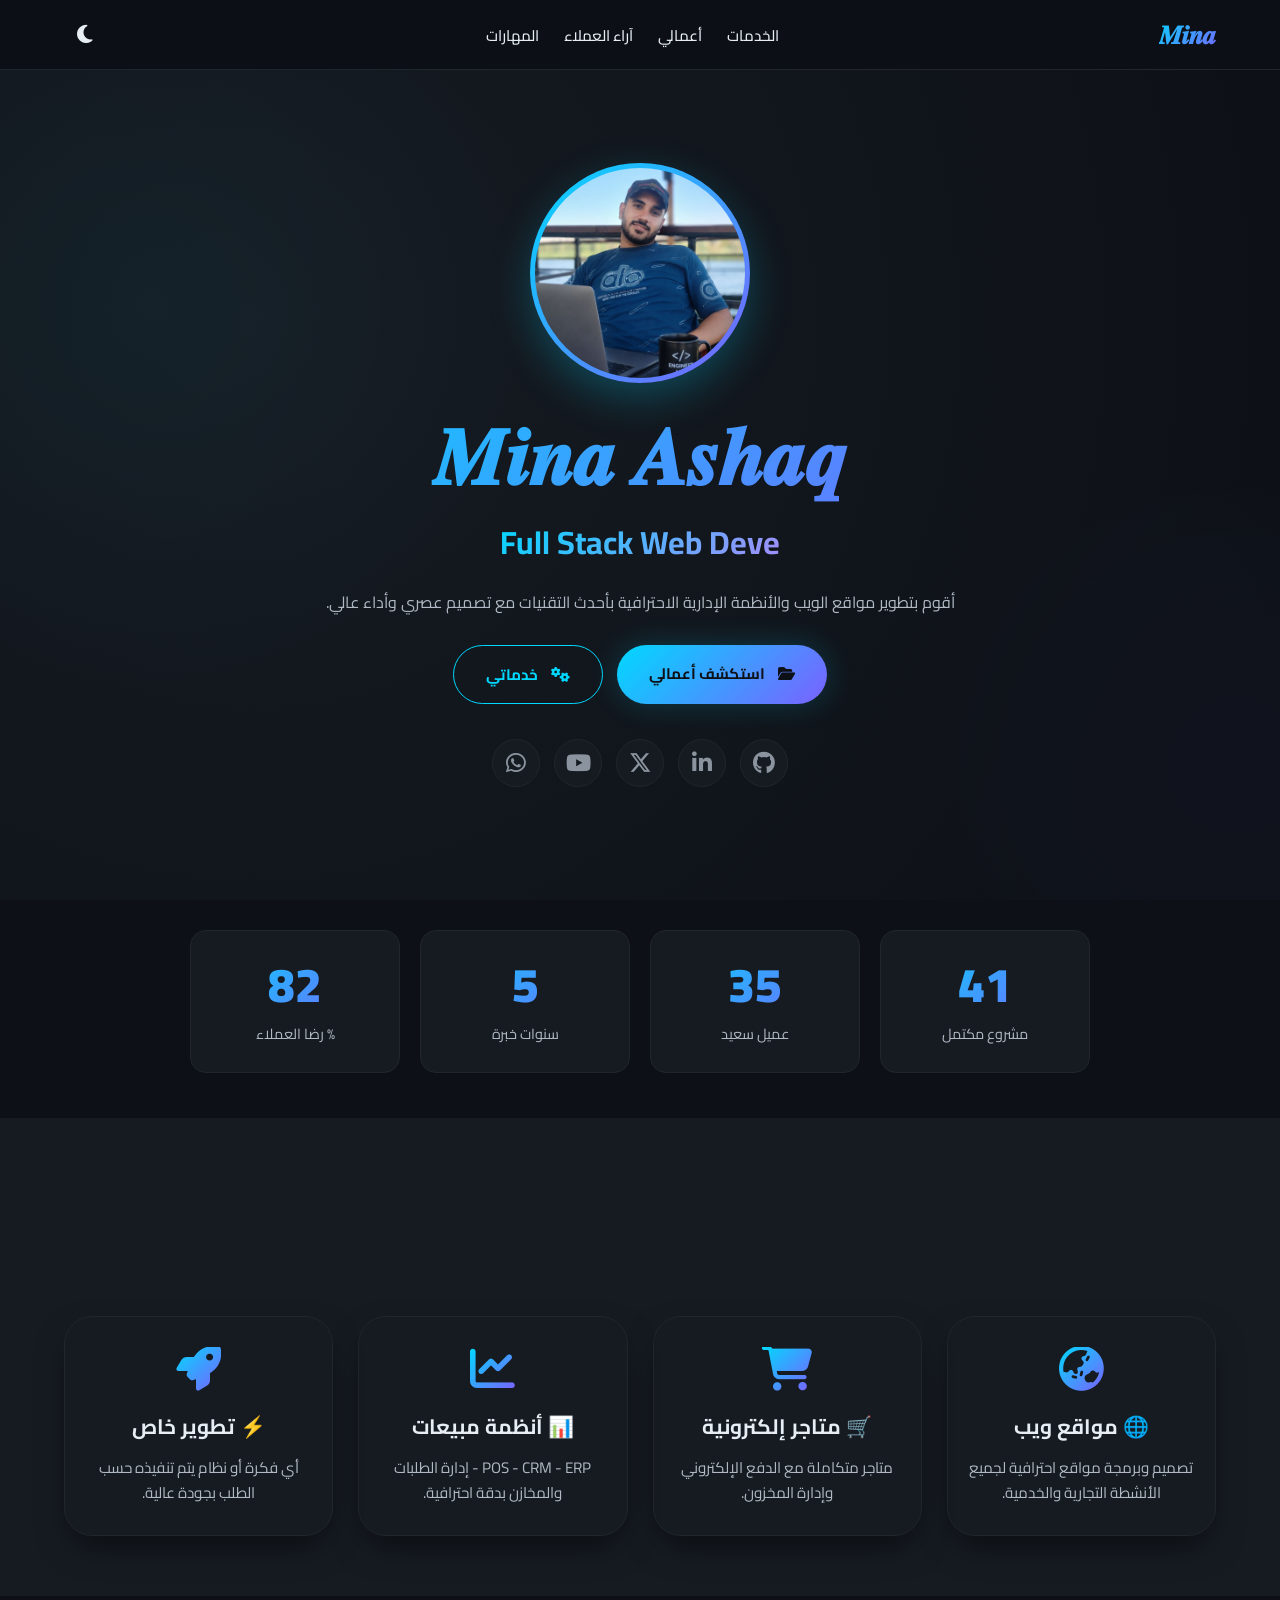
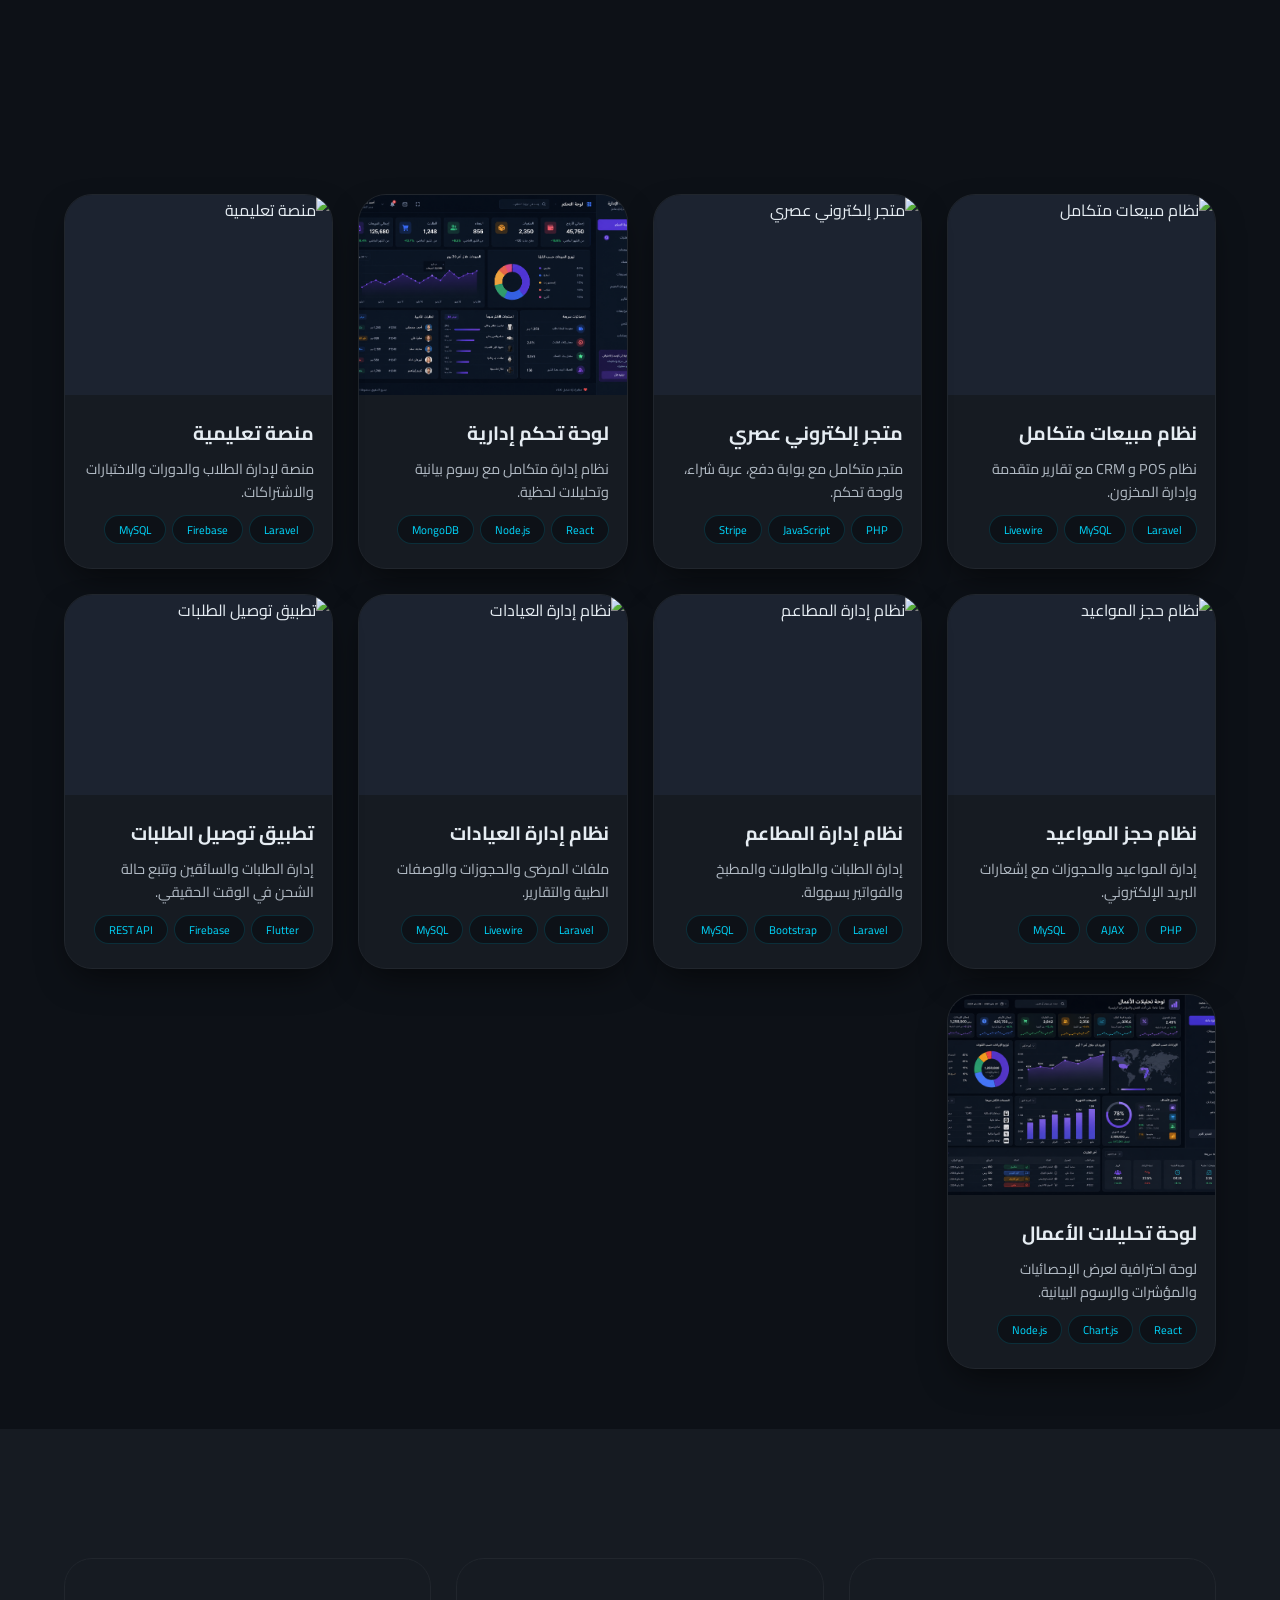
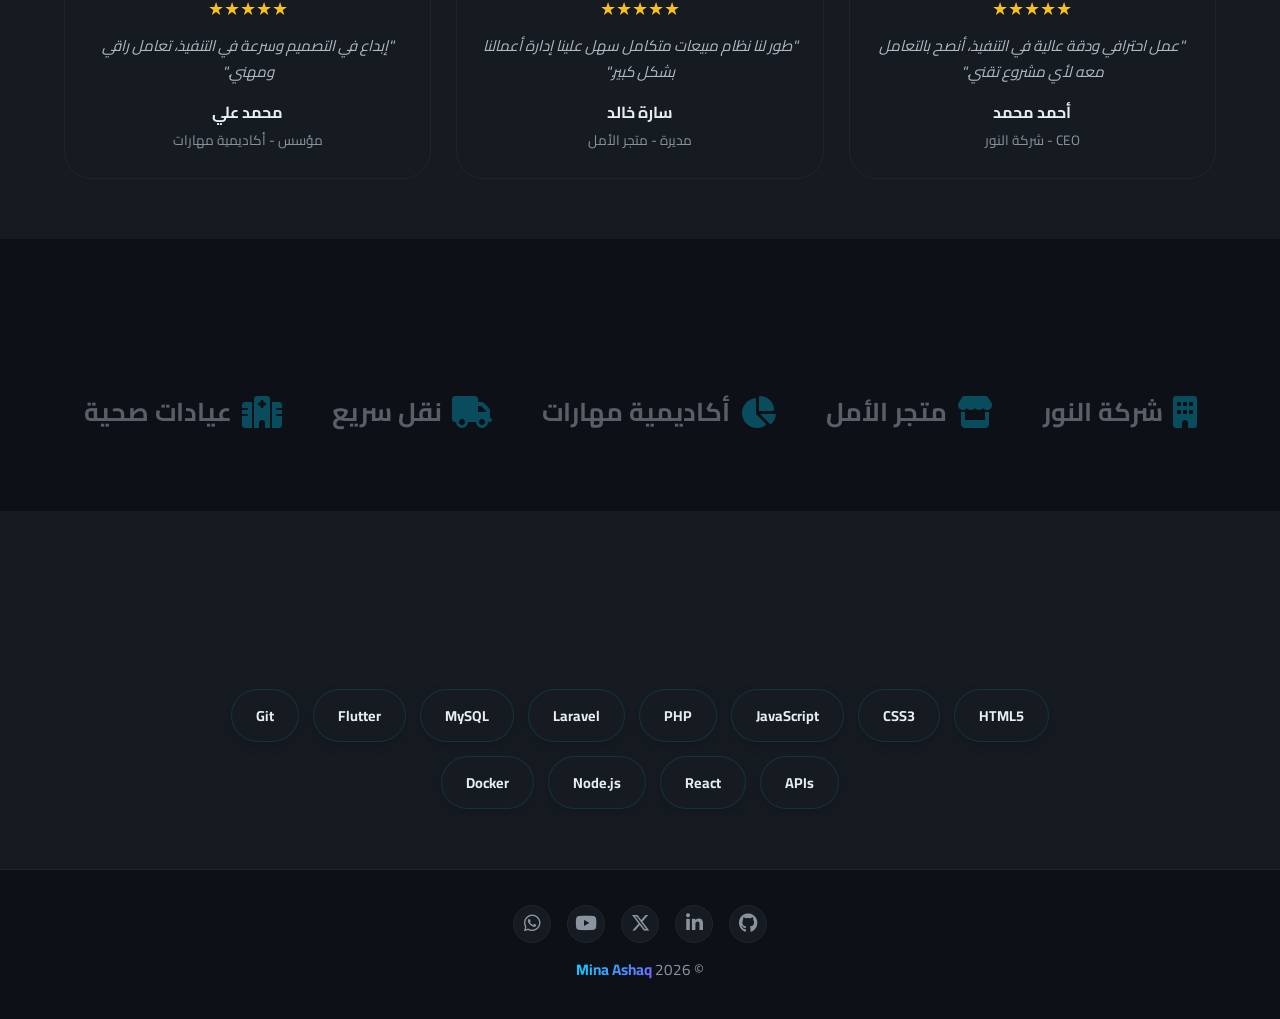
==== index.html @ 951f3ce0 "Update index.html" ====
<!DOCTYPE html>
<html lang="ar" dir="rtl">
<head>
  <meta charset="UTF-8" />
  <meta name="viewport" content="width=device-width, initial-scale=1.0, maximum-scale=5.0" />
<title>Mina Ashaq | Full Stack Web Developer | Laravel & React Developer</title>
  
  <!-- ===== SEO META TAGS ===== -->
  <meta name="description" content="Mina Ashaq - Full Stack Web Developer, متخصص في تطوير المواقع والأنظمة الإدارية الاحترافية" />
  <meta name="keywords" content="Full Stack, Web Developer, Laravel, Flutter, React, PHP, مواقع ويب" />
  <meta property="og:title" content="Mina Ashaq | Full Stack Developer" />
  <meta property="og:description" content="تطوير مواقع ويب وأنظمة مبيعات احترافية بأحدث التقنيات" />
  <meta property="og:image" content="https://pay-gilt-five.vercel.app/images/profile.jpg" />
  <meta property="og:url" content="hhttps://pay-gilt-five.vercel.app" />
  <meta property="og:site_name" content="Mina Ashaq Portfolio" />
  <meta property="og:locale" content="ar_EG" />
  <meta property="og:type" content="website" />
  <meta name="robots" content="index, follow" />
  <meta name="theme-color" content="#0d1117" />
  
  <!-- Google Fonts -->
  <link href="https://fonts.googleapis.com/css2?family=Cairo:wght@300;500;700;900&display=swap" rel="stylesheet" />
  <!-- Font Awesome 6 (Free) -->
  <link rel="stylesheet" href="https://cdnjs.cloudflare.com/ajax/libs/font-awesome/6.5.1/css/all.min.css" />
  <!-- AOS Animation -->
  <link href="https://unpkg.com/aos@2.3.1/dist/aos.css" rel="stylesheet" />
  
  <style>
    /* ============================================================
       RESET & BASE
    ============================================================ */
    * {
      margin: 0;
      padding: 0;
      box-sizing: border-box;
      font-family: 'Cairo', sans-serif;
    }

    :root {
      --bg-primary: #0d1117;
      --bg-secondary: #161b22;
      --bg-card: #1c2330;
      --text-primary: #e6edf3;
      --text-secondary: #b1bac4;
      --text-muted: #8b949e;
      --accent: #00d9ff;
      --accent2: #7b61ff;
      --border-color: #21262d;
      --shadow: 0 15px 35px -10px rgba(0, 0, 0, 0.6);
      --transition: all 0.4s cubic-bezier(0.175, 0.885, 0.32, 1.275);
      --nav-height: 70px;
      --radius: 28px;
      --radius-sm: 16px;
    }

    body {
      background: var(--bg-primary);
      color: var(--text-primary);
      scroll-behavior: smooth;
      transition: background 0.4s, color 0.4s;
      min-height: 100vh;
      overflow-x: hidden;
      padding-top: var(--nav-height);
    }

    body.light-mode {
      --bg-primary: #f6f8fa;
      --bg-secondary: #ffffff;
      --bg-card: #f0f2f5;
      --text-primary: #0d1117;
      --text-secondary: #24292f;
      --text-muted: #57606a;
      --border-color: #d0d7de;
      --shadow: 0 15px 35px -10px rgba(0, 0, 0, 0.08);
    }

    /* ============================================================
       SCROLLBAR
    ============================================================ */
    ::-webkit-scrollbar { width: 8px; }
    ::-webkit-scrollbar-track { background: var(--bg-primary); }
    ::-webkit-scrollbar-thumb {
      background: linear-gradient(135deg, var(--accent), var(--accent2));
      border-radius: 12px;
    }

    /* ============================================================
       PROGRESS BAR
    ============================================================ */
    #progress-bar {
      position: fixed;
      top: 0;
      left: 0;
      width: 0%;
      height: 3px;
      background: linear-gradient(90deg, var(--accent), var(--accent2));
      z-index: 10000;
      transition: width 0.1s;
    }

    /* ============================================================
       NAVBAR
    ============================================================ */
    .navbar {
      position: fixed;
      top: 0;
      left: 0;
      right: 0;
      height: var(--nav-height);
      background: rgba(13, 17, 23, 0.92);
      backdrop-filter: blur(12px);
      -webkit-backdrop-filter: blur(12px);
      z-index: 9999;
      padding: 0 5%;
      border-bottom: 1px solid var(--border-color);
      transition: var(--transition);
      display: flex;
      align-items: center;
    }

    body.light-mode .navbar {
      background: rgba(246, 248, 250, 0.92);
    }

    .nav-container {
      display: flex;
      justify-content: space-between;
      align-items: center;
      max-width: 1400px;
      margin: 0 auto;
      width: 100%;
    }

    .nav-logo {
      font-size: 1.6rem;
      font-weight: 900;
      background: linear-gradient(135deg, var(--accent), var(--accent2));
      -webkit-background-clip: text;
      -webkit-text-fill-color: transparent;
      background-clip: text;
      text-decoration: none;
      white-space: nowrap;
    }

    .nav-menu {
      display: flex;
      list-style: none;
      gap: 25px;
      align-items: center;
    }

    .nav-menu a {
      color: var(--text-primary);
      text-decoration: none;
      font-weight: 500;
      font-size: 0.95rem;
      transition: 0.3s;
      position: relative;
      white-space: nowrap;
    }

    .nav-menu a::after {
      content: '';
      position: absolute;
      bottom: -5px;
      left: 0;
      width: 0%;
      height: 2px;
      background: linear-gradient(90deg, var(--accent), var(--accent2));
      transition: 0.3s;
    }

    .nav-menu a:hover::after {
      width: 100%;
    }
    .nav-menu a:hover {
      color: var(--accent);
    }

    .nav-actions {
      display: flex;
      align-items: center;
      gap: 12px;
    }

    .theme-toggle {
      background: transparent;
      border: none;
      color: var(--text-primary);
      font-size: 1.3rem;
      cursor: pointer;
      transition: 0.3s;
      padding: 8px;
      border-radius: 50%;
      display: flex;
      align-items: center;
      justify-content: center;
      width: 42px;
      height: 42px;
    }

    .theme-toggle:hover {
      color: var(--accent);
      background: rgba(0, 217, 255, 0.1);
      transform: rotate(20deg);
    }

    .nav-toggle {
      display: none;
      font-size: 1.6rem;
      color: var(--text-primary);
      cursor: pointer;
      transition: 0.3s;
      padding: 8px;
      background: transparent;
      border: none;
    }

    .nav-toggle:hover {
      color: var(--accent);
    }

    /* ============================================================
       HERO
    ============================================================ */
    header {
      min-height: calc(100vh - var(--nav-height));
      display: flex;
      justify-content: center;
      align-items: center;
      text-align: center;
      padding: 40px 20px 60px;
      background: radial-gradient(circle at 20% 30%, var(--bg-secondary) 0%, var(--bg-primary) 90%);
      position: relative;
      overflow: hidden;
    }

    header::before,
    header::after {
      content: '';
      position: absolute;
      border-radius: 50%;
      animation: floatBg 25s infinite alternate;
      pointer-events: none;
    }

    header::before {
      width: min(800px, 80vw);
      height: min(800px, 80vw);
      background: radial-gradient(circle, rgba(0, 217, 255, 0.04) 0%, transparent 70%);
      top: -20%;
      left: -20%;
    }

    header::after {
      width: min(600px, 60vw);
      height: min(600px, 60vw);
      background: radial-gradient(circle, rgba(123, 97, 255, 0.03) 0%, transparent 70%);
      bottom: -20%;
      right: -20%;
      animation: floatBg 30s infinite alternate-reverse;
    }

    @keyframes floatBg {
      0% { transform: translate(0, 0) scale(1); }
      100% { transform: translate(60px, 40px) scale(1.3); }
    }

    .hero {
      position: relative;
      z-index: 2;
      max-width: 1000px;
      width: 100%;
    }

    .hero-avatar {
      width: clamp(150px, 18vw, 220px);
      height: clamp(150px, 18vw, 220px);
      border-radius: 50%;
      margin: 0 auto 25px;
      background: linear-gradient(135deg, var(--accent), var(--accent2));
      padding: 5px;
      position: relative;
      animation: pulse 3s ease-in-out infinite;
      box-shadow: 0 15px 40px rgba(0, 217, 255, 0.25);
      overflow: hidden;
    }

    @keyframes pulse {
      0%, 100% { box-shadow: 0 0 0 0 rgba(0, 217, 255, 0.3); }
      50% { box-shadow: 0 0 0 25px rgba(0, 217, 255, 0); }
    }

    .hero-avatar img {
      width: 100%;
      height: 100%;
      border-radius: 50%;
      object-fit: cover;
      display: block;
    }

    .hero-avatar .status-dot {
      position: absolute;
      bottom: 10px;
      right: 10px;
      width: 20px;
      height: 20px;
      background: #2da44e;
      border-radius: 50%;
      border: 3px solid var(--bg-primary);
      animation: blink 2s infinite;
    }

    @keyframes blink {
      0%, 100% { opacity: 1; }
      50% { opacity: 0.3; }
    }

    .hero h1 {
      font-size: clamp(2.5rem, 8vw, 5rem);
      font-weight: 900;
      background: linear-gradient(135deg, var(--accent), var(--accent2));
      -webkit-background-clip: text;
      -webkit-text-fill-color: transparent;
      background-clip: text;
      letter-spacing: 1px;
      margin-bottom: 8px;
      line-height: 1.2;
    }

    .hero .subtitle {
      font-size: clamp(1.1rem, 2.5vw, 2rem);
      color: var(--text-primary);
      margin: 8px 0 16px;
      font-weight: 500;
      min-height: 2.5rem;
    }

    #typing {
      font-weight: 700;
      background: linear-gradient(135deg, var(--accent), #a78bfa);
      -webkit-background-clip: text;
      -webkit-text-fill-color: transparent;
      background-clip: text;
    }

    .hero p {
      max-width: 750px;
      margin: 16px auto;
      line-height: 1.8;
      color: var(--text-secondary);
      font-size: clamp(1rem, 1.2vw, 1.2rem);
      padding: 0 15px;
    }

    .btn-group {
      display: flex;
      flex-wrap: wrap;
      justify-content: center;
      gap: 14px;
      margin-top: 28px;
    }

    .btn {
      display: inline-block;
      padding: 14px 32px;
      background: linear-gradient(135deg, var(--accent), var(--accent2));
      color: #0d1117;
      font-weight: 700;
      font-size: clamp(0.95rem, 1.1vw, 1.1rem);
      border-radius: 60px;
      text-decoration: none;
      transition: var(--transition);
      box-shadow: 0 0 30px rgba(0, 217, 255, 0.2);
      border: none;
      cursor: pointer;
      text-align: center;
      min-width: 140px;
    }

    .btn:hover {
      transform: translateY(-4px) scale(1.02);
      box-shadow: 0 20px 50px rgba(0, 217, 255, 0.3);
    }

    .btn-outline {
      background: transparent;
      color: var(--accent);
      border: 1.5px solid var(--accent);
      box-shadow: none;
    }

    .btn-outline:hover {
      background: var(--accent);
      color: #0d1117;
      box-shadow: 0 0 40px rgba(0, 217, 255, 0.2);
    }

    .social-hero {
      margin-top: 35px;
      display: flex;
      justify-content: center;
      gap: 14px;
      flex-wrap: wrap;
    }

    .social-hero a {
      color: var(--text-muted);
      font-size: 1.4rem;
      transition: 0.3s;
      width: 48px;
      height: 48px;
      border-radius: 50%;
      display: flex;
      align-items: center;
      justify-content: center;
      background: var(--bg-secondary);
      border: 1px solid var(--border-color);
      text-decoration: none;
    }

    .social-hero a:hover {
      color: var(--accent);
      transform: translateY(-4px);
      border-color: var(--accent);
      box-shadow: 0 8px 25px rgba(0, 217, 255, 0.12);
    }

    /* ============================================================
       SECTIONS
    ============================================================ */
    section {
      padding: 60px 5%;
      position: relative;
    }

    .section-dark {
      background: var(--bg-secondary);
    }

    .title {
      text-align: center;
      font-size: clamp(2rem, 4vw, 2.6rem);
      font-weight: 700;
      margin-bottom: 40px;
      color: var(--accent);
      position: relative;
      display: inline-block;
      left: 50%;
      transform: translateX(-50%);
      width: auto;
    }

    .title::after {
      content: '';
      position: absolute;
      bottom: -10px;
      left: 0;
      width: 70%;
      height: 3px;
      background: linear-gradient(90deg, var(--accent), var(--accent2), transparent);
      border-radius: 10px;
    }

    /* ============================================================
       STATS
    ============================================================ */
    .stats-grid {
      display: grid;
      grid-template-columns: repeat(auto-fit, minmax(150px, 1fr));
      gap: 20px;
      max-width: 900px;
      margin: 0 auto 30px;
    }

    .stat-item {
      text-align: center;
      padding: 25px 15px;
      background: var(--bg-secondary);
      border-radius: var(--radius-sm);
      border: 1px solid var(--border-color);
      transition: var(--transition);
    }

    .stat-item:hover {
      transform: translateY(-6px);
      border-color: var(--accent);
      box-shadow: 0 15px 35px rgba(0, 217, 255, 0.08);
    }

    .stat-number {
      font-size: clamp(2.2rem, 4vw, 3rem);
      font-weight: 900;
      background: linear-gradient(135deg, var(--accent), var(--accent2));
      -webkit-background-clip: text;
      -webkit-text-fill-color: transparent;
      background-clip: text;
      display: block;
      line-height: 1.2;
    }

    .stat-label {
      color: var(--text-secondary);
      font-size: clamp(0.9rem, 1vw, 1.1rem);
      margin-top: 6px;
    }

    /* ============================================================
       SERVICES CARDS
    ============================================================ */
    .cards {
      display: grid;
      grid-template-columns: repeat(auto-fit, minmax(230px, 1fr));
      gap: 25px;
      margin-top: 20px;
    }

    .card {
      background: var(--bg-secondary);
      padding: 30px 20px;
      border-radius: var(--radius);
      transition: var(--transition);
      border: 1px solid var(--border-color);
      box-shadow: var(--shadow);
      text-align: center;
      position: relative;
      overflow: hidden;
    }

    .card::before {
      content: '';
      position: absolute;
      top: 0;
      left: 0;
      right: 0;
      height: 3px;
      background: linear-gradient(90deg, var(--accent), var(--accent2));
      opacity: 0;
      transition: 0.3s;
    }

    .card:hover::before {
      opacity: 1;
    }

    .card:hover {
      transform: translateY(-10px);
      border-color: var(--accent);
      box-shadow: 0 25px 45px -15px rgba(0, 217, 255, 0.12);
    }

    .card i {
      font-size: 2.8rem;
      background: linear-gradient(135deg, var(--accent), var(--accent2));
      -webkit-background-clip: text;
      -webkit-text-fill-color: transparent;
      background-clip: text;
      margin-bottom: 16px;
    }

    .card h3 {
      font-size: 1.3rem;
      margin-bottom: 10px;
      color: var(--text-primary);
    }

    .card p {
      color: var(--text-secondary);
      line-height: 1.6;
      font-size: 0.95rem;
    }

    /* ============================================================
       PORTFOLIO
    ============================================================ */
    .portfolio-grid {
      display: grid;
      grid-template-columns: repeat(auto-fit, minmax(260px, 1fr));
      gap: 25px;
      margin-top: 20px;
    }

    .project-card {
      background: var(--bg-secondary);
      border-radius: var(--radius);
      overflow: hidden;
      border: 1px solid var(--border-color);
      transition: var(--transition);
      box-shadow: var(--shadow);
    }

    .project-card:hover {
      transform: translateY(-8px);
      border-color: var(--accent);
      box-shadow: 0 20px 40px rgba(0, 217, 255, 0.08);
    }

    .project-img {
      width: 100%;
      height: 200px;
      background: var(--bg-card);
      display: flex;
      align-items: center;
      justify-content: center;
      overflow: hidden;
      position: relative;
    }

    .project-img img {
      width: 100%;
      height: 100%;
      object-fit: cover;
      transition: 0.5s;
    }

    .project-card:hover .project-img img {
      transform: scale(1.04);
    }

    .project-img .overlay {
      position: absolute;
      top: 0;
      left: 0;
      right: 0;
      bottom: 0;
      background: rgba(0, 0, 0, 0.5);
      display: flex;
      align-items: center;
      justify-content: center;
      opacity: 0;
      transition: 0.3s;
    }

    .project-card:hover .overlay {
      opacity: 1;
    }

    .project-img .overlay a {
      color: #fff;
      font-size: 1.8rem;
      padding: 12px 16px;
      border-radius: 50%;
      background: rgba(255, 255, 255, 0.1);
      backdrop-filter: blur(5px);
      transition: 0.3s;
      text-decoration: none;
    }

    .project-img .overlay a:hover {
      background: var(--accent);
      color: #0d1117;
      transform: scale(1.1);
    }

    .project-info {
      padding: 20px 18px 24px;
    }

    .project-info h3 {
      font-size: 1.2rem;
      color: var(--text-primary);
      margin-bottom: 6px;
    }

    .project-info p {
      color: var(--text-secondary);
      font-size: 0.9rem;
      line-height: 1.6;
      margin-bottom: 12px;
    }

    .project-tags {
      display: flex;
      flex-wrap: wrap;
      gap: 6px;
    }

    .project-tags span {
      background: var(--bg-primary);
      padding: 3px 14px;
      border-radius: 50px;
      font-size: 0.7rem;
      color: var(--accent);
      border: 1px solid rgba(0, 217, 255, 0.15);
    }

    /* ============================================================
       TESTIMONIALS
    ============================================================ */
    .testimonials-grid {
      display: grid;
      grid-template-columns: repeat(auto-fit, minmax(250px, 1fr));
      gap: 25px;
      margin-top: 20px;
    }

    .testimonial-card {
      background: var(--bg-secondary);
      padding: 25px 20px;
      border-radius: var(--radius);
      border: 1px solid var(--border-color);
      transition: var(--transition);
      text-align: center;
    }

    .testimonial-card:hover {
      transform: translateY(-6px);
      border-color: var(--accent);
    }

    .testimonial-card .stars {
      color: #fbbf24;
      font-size: 1.1rem;
      margin: 8px 0;
    }

    .testimonial-card blockquote {
      color: var(--text-secondary);
      font-size: 0.95rem;
      line-height: 1.7;
      font-style: italic;
    }

    .testimonial-card .client-name {
      color: var(--text-primary);
      font-weight: 700;
      margin-top: 12px;
    }

    .testimonial-card .client-title {
      color: var(--text-muted);
      font-size: 0.85rem;
    }

    /* ============================================================
       CLIENTS
    ============================================================ */
    .clients-grid {
      display: flex;
      flex-wrap: wrap;
      justify-content: center;
      align-items: center;
      gap: 30px 50px;
      margin-top: 25px;
      padding: 15px 0;
    }

    .client-logo {
      font-size: clamp(1.2rem, 2vw, 1.6rem);
      font-weight: 700;
      color: var(--text-muted);
      opacity: 0.6;
      transition: 0.4s;
      display: flex;
      align-items: center;
      gap: 10px;
    }

    .client-logo i {
      font-size: clamp(1.8rem, 2.5vw, 2.2rem);
      color: var(--accent);
      opacity: 0.5;
    }

    .client-logo:hover {
      opacity: 1;
      color: var(--text-primary);
      transform: scale(1.04);
    }
    .client-logo:hover i {
      opacity: 1;
    }

    /* ============================================================
       SKILLS
    ============================================================ */
    .skills-wrapper {
      display: flex;
      flex-wrap: wrap;
      justify-content: center;
      gap: 14px;
      max-width: 900px;
      margin: 0 auto;
    }

    .skill {
      background: var(--bg-secondary);
      padding: 12px 24px;
      border-radius: 60px;
      color: var(--text-primary);
      font-weight: 700;
      font-size: clamp(0.9rem, 1vw, 1rem);
      border: 1px solid rgba(0, 217, 255, 0.12);
      transition: 0.35s;
      box-shadow: 0 4px 12px rgba(0, 0, 0, 0.15);
      cursor: default;
    }

    .skill:hover {
      background: linear-gradient(135deg, var(--accent), var(--accent2));
      color: #0d1117;
      transform: scale(1.05) translateY(-2px);
      border-color: transparent;
      box-shadow: 0 0 35px rgba(0, 217, 255, 0.15);
    }

    /* ============================================================
       BACK TO TOP
    ============================================================ */
    .back-to-top {
      position: fixed;
      bottom: 25px;
      right: 25px;
      background: linear-gradient(135deg, var(--accent), var(--accent2));
      color: #0d1117;
      border: none;
      border-radius: 50%;
      width: 50px;
      height: 50px;
      font-size: 1.3rem;
      cursor: pointer;
      opacity: 0;
      visibility: hidden;
      transition: all 0.4s ease;
      box-shadow: 0 4px 20px rgba(0, 217, 255, 0.25);
      z-index: 999;
      display: flex;
      align-items: center;
      justify-content: center;
    }

    .back-to-top.visible {
      opacity: 1;
      visibility: visible;
    }

    .back-to-top:hover {
      transform: translateY(-6px) scale(1.04);
      box-shadow: 0 12px 35px rgba(0, 217, 255, 0.35);
    }

    /* ============================================================
       FOOTER
    ============================================================ */
    footer {
      padding: 35px 20px;
      text-align: center;
      background: var(--bg-primary);
      border-top: 1px solid var(--border-color);
      color: var(--text-muted);
      font-size: 0.95rem;
    }

    footer span {
      background: linear-gradient(135deg, var(--accent), var(--accent2));
      -webkit-background-clip: text;
      -webkit-text-fill-color: transparent;
      background-clip: text;
      font-weight: 700;
    }

    .footer-social {
      display: flex;
      justify-content: center;
      gap: 16px;
      margin-bottom: 12px;
      flex-wrap: wrap;
    }

    .footer-social a {
      color: var(--text-muted);
      font-size: 1.2rem;
      transition: 0.3s;
      width: 38px;
      height: 38px;
      border-radius: 50%;
      display: flex;
      align-items: center;
      justify-content: center;
      background: var(--bg-secondary);
      border: 1px solid var(--border-color);
      text-decoration: none;
    }

    .footer-social a:hover {
      color: var(--accent);
      transform: translateY(-3px);
      border-color: var(--accent);
    }

    /* ============================================================
       RESPONSIVE - محسّن بالكامل
    ============================================================ */

    /* Tablets & small laptops */
    @media (max-width: 1024px) {
      section {
        padding: 50px 4%;
      }
    }

    /* Mobile devices */
    @media (max-width: 768px) {
      :root {
        --nav-height: 62px;
      }

      .nav-menu {
        position: fixed;
        top: var(--nav-height);
        left: 0;
        right: 0;
        background: var(--bg-primary);
        flex-direction: column;
        padding: 25px 20px;
        gap: 16px;
        border-bottom: 1px solid var(--border-color);
        transform: translateY(-200%);
        transition: 0.35s ease;
        backdrop-filter: blur(12px);
        -webkit-backdrop-filter: blur(12px);
        box-shadow: 0 20px 40px rgba(0, 0, 0, 0.3);
        align-items: stretch;
        text-align: center;
      }

      .nav-menu.active {
        transform: translateY(0);
      }

      .nav-menu a {
        padding: 10px 0;
        font-size: 1.05rem;
        border-bottom: 1px solid var(--border-color);
      }

      .nav-menu a:last-child {
        border-bottom: none;
      }

      .nav-toggle {
        display: block;
      }

      .hero h1 {
        font-size: 2.4rem;
      }

      .title {
        font-size: 1.8rem;
        margin-bottom: 30px;
      }

      .stats-grid {
        grid-template-columns: repeat(2, 1fr);
        gap: 14px;
      }

      .stat-item {
        padding: 18px 10px;
      }

      .cards {
        grid-template-columns: 1fr 1fr;
        gap: 18px;
      }

      .portfolio-grid {
        grid-template-columns: 1fr;
        gap: 20px;
      }

      .testimonials-grid {
        grid-template-columns: 1fr;
        gap: 20px;
      }

      .project-img {
        height: 170px;
      }

      .clients-grid {
        gap: 20px 30px;
      }

      .client-logo {
        font-size: 1.1rem;
      }

      .hero-avatar {
        width: 150px;
        height: 150px;
      }

      .hero-avatar .status-dot {
        width: 16px;
        height: 16px;
        bottom: 6px;
        right: 6px;
      }

      .btn {
        padding: 12px 24px;
        font-size: 0.95rem;
        min-width: 120px;
      }

      .social-hero a {
        width: 42px;
        height: 42px;
        font-size: 1.2rem;
      }

      section {
        padding: 40px 4%;
      }

      header {
        padding: 30px 15px 40px;
        min-height: auto;
      }

      .hero p {
        font-size: 0.95rem;
        padding: 0 10px;
      }

      .skill {
        padding: 10px 18px;
        font-size: 0.85rem;
      }

      .back-to-top {
        width: 44px;
        height: 44px;
        font-size: 1.1rem;
        bottom: 15px;
        right: 15px;
      }
    }

    /* Small mobile phones */
    @media (max-width: 480px) {
      .cards {
        grid-template-columns: 1fr;
        gap: 16px;
      }

      .stats-grid {
        grid-template-columns: 1fr 1fr;
        gap: 10px;
      }

      .stat-number {
        font-size: 1.8rem;
      }

      .stat-label {
        font-size: 0.8rem;
      }

      .hero h1 {
        font-size: 2rem;
      }

      .hero .subtitle {
        font-size: 1rem;
        min-height: 2rem;
      }

      .btn-group {
        flex-direction: column;
        align-items: center;
        gap: 10px;
      }

      .btn {
        width: 100%;
        max-width: 280px;
        padding: 12px 20px;
        font-size: 0.9rem;
      }

      .project-img {
        height: 150px;
      }

      .project-info h3 {
        font-size: 1.1rem;
      }

      .project-info p {
        font-size: 0.85rem;
      }

      .footer-social a {
        width: 34px;
        height: 34px;
        font-size: 1rem;
      }

      footer {
        font-size: 0.8rem;
        padding: 25px 15px;
      }

      .client-logo {
        font-size: 0.95rem;
        gap: 6px;
      }

      .client-logo i {
        font-size: 1.4rem;
      }

      .clients-grid {
        gap: 15px 20px;
      }

      .testimonial-card blockquote {
        font-size: 0.9rem;
      }

      .social-hero {
        gap: 10px;
      }

      .social-hero a {
        width: 38px;
        height: 38px;
        font-size: 1rem;
      }

      .hero-avatar {
        width: 120px;
        height: 120px;
      }

      .skill {
        padding: 8px 14px;
        font-size: 0.8rem;
      }

      .skills-wrapper {
        gap: 10px;
      }

      .back-to-top {
        width: 40px;
        height: 40px;
        font-size: 1rem;
        bottom: 12px;
        right: 12px;
      }
    }

    /* Landscape phones */
    @media (max-width: 768px) and (orientation: landscape) {
      header {
        min-height: auto;
        padding: 30px 15px;
      }

      .hero-avatar {
        width: 100px;
        height: 100px;
      }

      .hero h1 {
        font-size: 2rem;
      }

      .hero .subtitle {
        font-size: 1rem;
      }

      .hero p {
        font-size: 0.9rem;
        margin: 10px auto;
      }

      .btn {
        padding: 10px 20px;
        font-size: 0.85rem;
        min-width: 100px;
      }

      .social-hero {
        margin-top: 20px;
      }

      .social-hero a {
        width: 36px;
        height: 36px;
        font-size: 1rem;
      }
    }

    /* Very large screens */
    @media (min-width: 1600px) {
      section {
        padding: 80px 10%;
      }

      .hero {
        max-width: 1200px;
      }

      .stats-grid {
        max-width: 1100px;
      }
    }

    /* Reduce motion preference */
    @media (prefers-reduced-motion: reduce) {
      *,
      *::before,
      *::after {
        animation-duration: 0.01ms !important;
        animation-iteration-count: 1 !important;
        transition-duration: 0.01ms !important;
      }

      .hero-avatar {
        animation: none;
      }
    }

    /* Print styles */
    @media print {
      .navbar,
      .back-to-top,
      #progress-bar,
      .social-hero,
      .footer-social {
        display: none !important;
      }

      body {
        padding-top: 0 !important;
        background: #fff !important;
        color: #000 !important;
      }

      section {
        padding: 20px !important;
        page-break-inside: avoid;
      }

      .card,
      .project-card,
      .testimonial-card {
        border: 1px solid #ddd !important;
        box-shadow: none !important;
      }
    }
  </style>
</head>

<body>

  <!-- ===== PROGRESS BAR ===== -->
  <div id="progress-bar" role="progressbar" aria-label="Page progress"></div>

  <!-- ===== NAVBAR ===== -->
  <nav class="navbar" id="navbar" role="navigation" aria-label="Main navigation">
    <div class="nav-container">
      <a href="#home" class="nav-logo" aria-label="Mina Ashaq Home">𝑴𝒊𝒏𝒂</a>
      <ul class="nav-menu" id="navMenu" role="menubar">
        <li role="none"><a href="#services" role="menuitem">الخدمات</a></li>
        <li role="none"><a href="#portfolio" role="menuitem">أعمالي</a></li>
        <li role="none"><a href="#testimonials" role="menuitem">آراء العملاء</a></li>
        <li role="none"><a href="#skills" role="menuitem">المهارات</a></li>
      </ul>
      <div class="nav-actions">
        <button class="theme-toggle" id="themeToggle" aria-label="Toggle dark/light theme">
          <i class="fas fa-moon" aria-hidden="true"></i>
        </button>
        <button class="nav-toggle" id="navToggle" aria-label="Toggle navigation menu">
          <i class="fas fa-bars" aria-hidden="true"></i>
        </button>
      </div>
    </div>
  </nav>

<!-- ===== HERO ===== -->
<header id="home">
  <div class="hero">
    <div class="hero-avatar" data-aos="zoom-in" data-aos-duration="1000">
      <img
        src="./images/profile.jpg"
        alt="Mina Ashaq - Full Stack Developer"
        loading="eager"
        fetchpriority="high"
      />
      <div class="status-dot" aria-hidden="true"></div>
    </div>
      <h1 data-aos="fade-up" data-aos-delay="200">𝑴𝒊𝒏𝒂 𝑨𝒔𝒉𝒂𝒒</h1>
      <div class="subtitle" data-aos="fade-up" data-aos-delay="300">
        <span id="typing" aria-live="polite"></span>
      </div>
      <p data-aos="fade-up" data-aos-delay="400">
        أقوم بتطوير مواقع الويب والأنظمة الإدارية الاحترافية
        بأحدث التقنيات مع تصميم عصري وأداء عالي.
      </p>
      <div class="btn-group" data-aos="fade-up" data-aos-delay="500">
        <a class="btn" href="#portfolio">
          <i class="fas fa-folder-open" style="margin-left:10px;" aria-hidden="true"></i> استكشف أعمالي
        </a>
        <a class="btn btn-outline" href="#services">
          <i class="fas fa-cogs" style="margin-left:10px;" aria-hidden="true"></i> خدماتي
        </a>
      </div>
      <div class="social-hero" data-aos="fade-up" data-aos-delay="600">
        <a href="#" aria-label="GitHub"><i class="fab fa-github" aria-hidden="true"></i></a>
        <a href="#" aria-label="LinkedIn"><i class="fab fa-linkedin-in" aria-hidden="true"></i></a>
        <a href="#" aria-label="Twitter"><i class="fab fa-x-twitter" aria-hidden="true"></i></a>
        <a href="#" aria-label="YouTube"><i class="fab fa-youtube" aria-hidden="true"></i></a>
        <a href="#" aria-label="WhatsApp"><i class="fab fa-whatsapp" aria-hidden="true"></i></a>
      </div>
    </div>
  </header>

  <!-- ===== STATS ===== -->
  <section style="padding-top: 30px; padding-bottom: 15px;" aria-label="Statistics">
    <div class="stats-grid" data-aos="fade-up">
      <div class="stat-item">
        <span class="stat-number" data-target="50">0</span>
        <div class="stat-label">مشروع مكتمل</div>
      </div>
      <div class="stat-item">
        <span class="stat-number" data-target="35">0</span>
        <div class="stat-label">عميل سعيد</div>
      </div>
      <div class="stat-item">
        <span class="stat-number" data-target="5">0</span>
        <div class="stat-label">سنوات خبرة</div>
      </div>
      <div class="stat-item">
        <span class="stat-number" data-target="100">0</span>
        <div class="stat-label">% رضا العملاء</div>
      </div>
    </div>
  </section>

  <!-- ===== SERVICES ===== -->
  <section id="services" class="section-dark" aria-label="Services">
    <h2 class="title" data-aos="fade-up">الخدمات</h2>
    <div class="cards">
      <div class="card" data-aos="fade-up" data-aos-delay="100">
        <i class="fas fa-globe-asia" aria-hidden="true"></i>
        <h3>🌐 مواقع ويب</h3>
        <p>تصميم وبرمجة مواقع احترافية لجميع الأنشطة التجارية والخدمية.</p>
      </div>
      <div class="card" data-aos="fade-up" data-aos-delay="200">
        <i class="fas fa-shopping-cart" aria-hidden="true"></i>
        <h3>🛒 متاجر إلكترونية</h3>
        <p>متاجر متكاملة مع الدفع الإلكتروني وإدارة المخزون.</p>
      </div>
      <div class="card" data-aos="fade-up" data-aos-delay="300">
        <i class="fas fa-chart-line" aria-hidden="true"></i>
        <h3>📊 أنظمة مبيعات</h3>
        <p>POS - CRM - ERP - إدارة الطلبات والمخازن بدقة احترافية.</p>
      </div>
      <div class="card" data-aos="fade-up" data-aos-delay="400">
        <i class="fas fa-rocket" aria-hidden="true"></i>
        <h3>⚡ تطوير خاص</h3>
        <p>أي فكرة أو نظام يتم تنفيذه حسب الطلب بجودة عالية.</p>
      </div>
    </div>
  </section>

  <!-- ===== PORTFOLIO ===== -->
  <section id="portfolio" aria-label="Portfolio">
    <h2 class="title" data-aos="fade-up">أعمالي</h2>
    <div class="portfolio-grid">

      <!-- Project 1 -->
      <div class="project-card" data-aos="fade-up" data-aos-delay="100">
        <div class="project-img">
          <img src="https://f.top4top.io/p_38554xkmy1.png" alt="نظام مبيعات متكامل" loading="lazy" />
          <div class="overlay">
            <a href="https://f.top4top.io/p_38554xkmy1.png" aria-label="View project"><i class="fas fa-eye" aria-hidden="true"></i></a>
          </div>
        </div>
        <div class="project-info">
          <h3>نظام مبيعات متكامل</h3>
          <p>نظام POS و CRM مع تقارير متقدمة وإدارة المخزون.</p>
          <div class="project-tags">
            <span>Laravel</span><span>MySQL</span><span>Livewire</span>
          </div>
        </div>
      </div>

      <!-- Project 2 -->
      <div class="project-card" data-aos="fade-up" data-aos-delay="200">
        <div class="project-img">
          <img src="https://i.top4top.io/p_38557bqwz1.png" alt="متجر إلكتروني عصري" loading="lazy" />
          <div class="overlay">
            <a href="https://i.top4top.io/p_38557bqwz1.png" aria-label="View project"><i class="fas fa-eye" aria-hidden="true"></i></a>
          </div>
        </div>
        <div class="project-info">
          <h3>متجر إلكتروني عصري</h3>
          <p>متجر متكامل مع بوابة دفع، عربة شراء، ولوحة تحكم.</p>
          <div class="project-tags">
            <span>PHP</span><span>JavaScript</span><span>Stripe</span>
          </div>
        </div>
      </div>

      <!-- Project 3 -->
      <div class="project-card" data-aos="fade-up" data-aos-delay="300">
        <div class="project-img">
          <img src="images/ChatGPT Image Jul 23, 2026, 01_43_57 AM.png" alt="لوحة تحكم إدارية" loading="lazy" />
          <div class="overlay">
            <a href="images/ChatGPT Image Jul 23, 2026, 01_43_57 AM.png" aria-label="View project"><i class="fas fa-eye" aria-hidden="true"></i></a>
          </div>
        </div>
        <div class="project-info">
          <h3>لوحة تحكم إدارية</h3>
          <p>نظام إدارة متكامل مع رسوم بيانية وتحليلات لحظية.</p>
          <div class="project-tags">
            <span>React</span><span>Node.js</span><span>MongoDB</span>
          </div>
        </div>
      </div>

      <!-- Project 4 -->
      <div class="project-card" data-aos="fade-up" data-aos-delay="400">
        <div class="project-img">
          <img src="https://g.top4top.io/p_38556wdry1.png" alt="منصة تعليمية" loading="lazy" />
          <div class="overlay">
            <a href="https://g.top4top.io/p_38556wdry1.png" aria-label="View project"><i class="fas fa-eye" aria-hidden="true"></i></a>
          </div>
        </div>
        <div class="project-info">
          <h3>منصة تعليمية</h3>
          <p>منصة لإدارة الطلاب والدورات والاختبارات والاشتراكات.</p>
          <div class="project-tags">
            <span>Laravel</span><span>Firebase</span><span>MySQL</span>
          </div>
        </div>
      </div>

      <!-- Project 5 -->
      <div class="project-card" data-aos="fade-up" data-aos-delay="500">
        <div class="project-img">
          <img src="https://e.top4top.io/p_3855eq1ry1.png" alt="نظام حجز المواعيد" loading="lazy" />
          <div class="overlay">
            <a href="https://e.top4top.io/p_3855eq1ry1.png" aria-label="View project"><i class="fas fa-eye" aria-hidden="true"></i></a>
          </div>
        </div>
        <div class="project-info">
          <h3>نظام حجز المواعيد</h3>
          <p>إدارة المواعيد والحجوزات مع إشعارات البريد الإلكتروني.</p>
          <div class="project-tags">
            <span>PHP</span><span>AJAX</span><span>MySQL</span>
          </div>
        </div>
      </div>

      <!-- Project 6 -->
      <div class="project-card" data-aos="fade-up" data-aos-delay="600">
        <div class="project-img">
          <img src="https://l.top4top.io/p_38556u1py1.png" alt="نظام إدارة المطاعم" loading="lazy" />
          <div class="overlay">
            <a href="https://l.top4top.io/p_38556u1py1.png" aria-label="View project"><i class="fas fa-eye" aria-hidden="true"></i></a>
          </div>
        </div>
        <div class="project-info">
          <h3>نظام إدارة المطاعم</h3>
          <p>إدارة الطلبات والطاولات والمطبخ والفواتير بسهولة.</p>
          <div class="project-tags">
            <span>Laravel</span><span>Bootstrap</span><span>MySQL</span>
          </div>
        </div>
      </div>

      <!-- Project 7 -->
      <div class="project-card" data-aos="fade-up" data-aos-delay="700">
        <div class="project-img">
          <img src="https://i.top4top.io/p_38557nh931.png" alt="نظام إدارة العيادات" loading="lazy" />
          <div class="overlay">
            <a href="https://i.top4top.io/p_38557nh931.png" aria-label="View project"><i class="fas fa-eye" aria-hidden="true"></i></a>
          </div>
        </div>
        <div class="project-info">
          <h3>نظام إدارة العيادات</h3>
          <p>ملفات المرضى والحجوزات والوصفات الطبية والتقارير.</p>
          <div class="project-tags">
            <span>Laravel</span><span>Livewire</span><span>MySQL</span>
          </div>
        </div>
      </div>

      <!-- Project 8 -->
      <div class="project-card" data-aos="fade-up" data-aos-delay="800">
        <div class="project-img">
          <img src="https://f.top4top.io/p_3855igesk1.png" alt="تطبيق توصيل الطلبات" loading="lazy" />
          <div class="overlay">
            <a href="https://f.top4top.io/p_3855igesk1.png" aria-label="View project"><i class="fas fa-eye" aria-hidden="true"></i></a>
          </div>
        </div>
        <div class="project-info">
          <h3>تطبيق توصيل الطلبات</h3>
          <p>إدارة الطلبات والسائقين وتتبع حالة الشحن في الوقت الحقيقي.</p>
          <div class="project-tags">
            <span>Flutter</span><span>Firebase</span><span>REST API</span>
          </div>
        </div>
      </div>

      <!-- Project 9 -->
      <div class="project-card" data-aos="fade-up" data-aos-delay="900">
        <div class="project-img">
          <img src="images/ChatGPT Image Jul 23, 2026, 02_28_29 AM.png" alt="لوحة تحليلات الأعمال" loading="lazy" />
          <div class="overlay">
            <a href="images/ChatGPT Image Jul 23, 2026, 02_28_29 AM.png" aria-label="View project"><i class="fas fa-eye" aria-hidden="true"></i></a>
          </div>
        </div>
        <div class="project-info">
          <h3>لوحة تحليلات الأعمال</h3>
          <p>لوحة احترافية لعرض الإحصائيات والمؤشرات والرسوم البيانية.</p>
          <div class="project-tags">
            <span>React</span><span>Chart.js</span><span>Node.js</span>
          </div>
        </div>
      </div>

    </div>
  </section>

  <!-- ===== TESTIMONIALS ===== -->
  <section id="testimonials" class="section-dark" aria-label="Testimonials">
    <h2 class="title" data-aos="fade-up"></h2>
    <div class="testimonials-grid">
      <div class="testimonial-card" data-aos="fade-up" data-aos-delay="100">
        <div class="stars" aria-hidden="true">★★★★★</div>
        <blockquote>"عمل احترافي ودقة عالية في التنفيذ، أنصح بالتعامل معه لأي مشروع تقني."</blockquote>
        <div class="client-name">أحمد محمد</div>
        <div class="client-title">CEO - شركة النور</div>
      </div>
      <div class="testimonial-card" data-aos="fade-up" data-aos-delay="200">
        <div class="stars" aria-hidden="true">★★★★★</div>
        <blockquote>"طور لنا نظام مبيعات متكامل سهل علينا إدارة أعمالنا بشكل كبير."</blockquote>
        <div class="client-name">سارة خالد</div>
        <div class="client-title">مديرة - متجر الأمل</div>
      </div>
      <div class="testimonial-card" data-aos="fade-up" data-aos-delay="300">
        <div class="stars" aria-hidden="true">★★★★★</div>
        <blockquote>"إبداع في التصميم وسرعة في التنفيذ، تعامل راقي ومهني."</blockquote>
        <div class="client-name">محمد علي</div>
        <div class="client-title">مؤسس - أكاديمية مهارات</div>
      </div>
    </div>
  </section>

  <!-- ===== CLIENTS ===== -->
  <section aria-label="Clients">
    <h2 class="title" data-aos="fade-up"></h2>
    <div class="clients-grid" data-aos="fade-up">
      <div class="client-logo"><i class="fas fa-building" aria-hidden="true"></i> شركة النور</div>
      <div class="client-logo"><i class="fas fa-store" aria-hidden="true"></i> متجر الأمل</div>
      <div class="client-logo"><i class="fas fa-chart-pie" aria-hidden="true"></i> أكاديمية مهارات</div>
      <div class="client-logo"><i class="fas fa-truck" aria-hidden="true"></i> نقل سريع</div>
      <div class="client-logo"><i class="fas fa-hospital" aria-hidden="true"></i> عيادات صحية</div>
    </div>
  </section>

  <!-- ===== SKILLS ===== -->
  <section id="skills" class="section-dark" aria-label="Skills">
    <h2 class="title" data-aos="fade-up">ا</h2>
    <div class="skills-wrapper" data-aos="fade-up">
      <span class="skill">HTML5</span>
      <span class="skill">CSS3</span>
      <span class="skill">JavaScript</span>
      <span class="skill">PHP</span>
      <span class="skill">Laravel</span>
      <span class="skill">MySQL</span>
      <span class="skill">Flutter</span>
      <span class="skill">Git</span>
      <span class="skill">APIs</span>
      <span class="skill">React</span>
      <span class="skill">Node.js</span>
      <span class="skill">Docker</span>
    </div>
  </section>

  <!-- ===== FOOTER ===== -->
  <footer>
    <div class="footer-social">
      <a href="#" aria-label="GitHub"><i class="fab fa-github" aria-hidden="true"></i></a>
      <a href="#" aria-label="LinkedIn"><i class="fab fa-linkedin-in" aria-hidden="true"></i></a>
      <a href="#" aria-label="Twitter"><i class="fab fa-x-twitter" aria-hidden="true"></i></a>
      <a href="#" aria-label="YouTube"><i class="fab fa-youtube" aria-hidden="true"></i></a>
      <a href="#" aria-label="WhatsApp"><i class="fab fa-whatsapp" aria-hidden="true"></i></a>
    </div>
    <p>&copy; 2026 <span>Mina Ashaq</span></p>
  </footer>

  <!-- ===== BACK TO TOP ===== -->
  <button class="back-to-top" id="backToTop" aria-label="Back to top">
    <i class="fas fa-arrow-up" aria-hidden="true"></i>
  </button>

  <!-- ===== SCRIPTS ===== -->
  <script src="https://unpkg.com/aos@2.3.1/dist/aos.js"></script>
  <script>
    // ============================================================
    // AOS ANIMATIONS
    // ============================================================
    if (typeof AOS !== 'undefined') {
      AOS.init({
        duration: 700,
        once: true,
        offset: 60,
        disable: 'mobile'
      });
    }

    // ============================================================
    // TYPING EFFECT
    // ============================================================
    const words = [
      "Full Stack Web Developer",
      "HTML • CSS • JavaScript",
      "Laravel • Flutter • React",
      "Web Applications",
      "Sales Systems",
      "CRM & POS Systems"
    ];

    let i = 0,
      j = 0,
      current = "";
    let isDeleting = false;
    const el = document.getElementById("typing");

    function type() {
      if (!el) return;
      current = words[i];

      if (!isDeleting) {
        el.innerHTML = current.substring(0, j++);
        if (j > current.length) {
          isDeleting = true;
          setTimeout(type, 1400);
          return;
        }
      } else {
        el.innerHTML = current.substring(0, j--);
        if (j === 0) {
          isDeleting = false;
          i = (i + 1) % words.length;
        }
      }
      setTimeout(type, isDeleting ? 35 : 90);
    }

    if (document.readyState === 'complete') {
      type();
    } else {
      window.addEventListener('load', type);
    }

    // ============================================================
    // NAVBAR TOGGLE (Mobile)
    // ============================================================
    const navToggle = document.getElementById('navToggle');
    const navMenu = document.getElementById('navMenu');

    if (navToggle && navMenu) {
      navToggle.addEventListener('click', () => {
        const isActive = navMenu.classList.toggle('active');
        const icon = navToggle.querySelector('i');
        if (icon) {
          icon.className = isActive ? 'fas fa-times' : 'fas fa-bars';
        }
        navToggle.setAttribute('aria-expanded', isActive);
      });

      document.querySelectorAll('.nav-menu a').forEach(link => {
        link.addEventListener('click', () => {
          navMenu.classList.remove('active');
          const icon = navToggle.querySelector('i');
          if (icon) {
            icon.className = 'fas fa-bars';
          }
          navToggle.setAttribute('aria-expanded', 'false');
        });
      });
    }

    // ============================================================
    // THEME TOGGLE (Dark/Light)
    // ============================================================
    const themeToggle = document.getElementById('themeToggle');
    const body = document.body;

    try {
      const savedTheme = localStorage.getItem('theme');
      if (savedTheme === 'light') {
        body.classList.add('light-mode');
        if (themeToggle) {
          themeToggle.innerHTML = '<i class="fas fa-sun" aria-hidden="true"></i>';
        }
      }
    } catch (e) {}

    if (themeToggle) {
      themeToggle.addEventListener('click', () => {
        body.classList.toggle('light-mode');
        const isLight = body.classList.contains('light-mode');
        themeToggle.innerHTML = isLight ?
          '<i class="fas fa-sun" aria-hidden="true"></i>' :
          '<i class="fas fa-moon" aria-hidden="true"></i>';
        try {
          localStorage.setItem('theme', isLight ? 'light' : 'dark');
        } catch (e) {}
      });
    }

    // ============================================================
    // BACK TO TOP
    // ============================================================
    const backToTop = document.getElementById('backToTop');

    if (backToTop) {
      window.addEventListener('scroll', () => {
        if (window.scrollY > 400) {
          backToTop.classList.add('visible');
        } else {
          backToTop.classList.remove('visible');
        }
      });

      backToTop.addEventListener('click', () => {
        window.scrollTo({ top: 0, behavior: 'smooth' });
      });
    }

    // ============================================================
    // PROGRESS BAR
    // ============================================================
    const progressBar = document.getElementById('progress-bar');

    if (progressBar) {
      window.addEventListener('scroll', () => {
        const scrollTop = window.scrollY;
        const docHeight = document.documentElement.scrollHeight - window.innerHeight;
        const progress = docHeight > 0 ? (scrollTop / docHeight) * 100 : 0;
        progressBar.style.width = Math.min(progress, 100) + '%';
      });
    }

    // ============================================================
    // STATS COUNTER
    // ============================================================
    const statNumbers = document.querySelectorAll('.stat-number');

    if (statNumbers.length > 0) {
      const animateStats = () => {
        statNumbers.forEach(stat => {
          const target = parseInt(stat.getAttribute('data-target')) || 0;
          const step = Math.max(1, Math.floor(target / 50));
          let current = 0;

          const updateCounter = () => {
            current += step;
            if (current >= target) {
              stat.textContent = target + (target > 50 ? '+' : '');
              return;
            }
            stat.textContent = current;
            requestAnimationFrame(updateCounter);
          };

          updateCounter();
        });
      };

      let statsAnimated = false;
      const statsSection = document.querySelector('.stats-grid');

      if (statsSection && 'IntersectionObserver' in window) {
        const observer = new IntersectionObserver((entries) => {
          entries.forEach(entry => {
            if (entry.isIntersecting && !statsAnimated) {
              statsAnimated = true;
              animateStats();
            }
          });
        }, { threshold: 0.3 });
        observer.observe(statsSection);
      } else {
        setTimeout(animateStats, 1000);
      }
    }

    // ============================================================
    // SMOOTH SCROLL FOR NAV LINKS
    // ============================================================
    document.querySelectorAll('a[href^="#"]:not([href="#"])').forEach(anchor => {
      anchor.addEventListener('click', function(e) {
        const href = this.getAttribute('href');
        if (!href || href === '#') return;
        e.preventDefault();
        const target = document.querySelector(href);
        if (target) {
          const navHeight = document.querySelector('.navbar')?.offsetHeight || 70;
          const targetPosition = target.getBoundingClientRect().top + window.pageYOffset - navHeight;
          window.scrollTo({ top: Math.max(0, targetPosition), behavior: 'smooth' });
        }
      });
    });

    // ============================================================
    // NAVBAR SCROLL EFFECT
    // ============================================================
    const navbar = document.getElementById('navbar');

    if (navbar) {
      window.addEventListener('scroll', () => {
        const scrollY = window.scrollY;
        if (scrollY > 60) {
          navbar.style.boxShadow = '0 2px 30px rgba(0,0,0,0.25)';
        } else {
          navbar.style.boxShadow = 'none';
        }
      });
    }

    console.log('🚀 Mina Ashaq Portfolio - All systems ready!');
  </script>

</body>
</html>
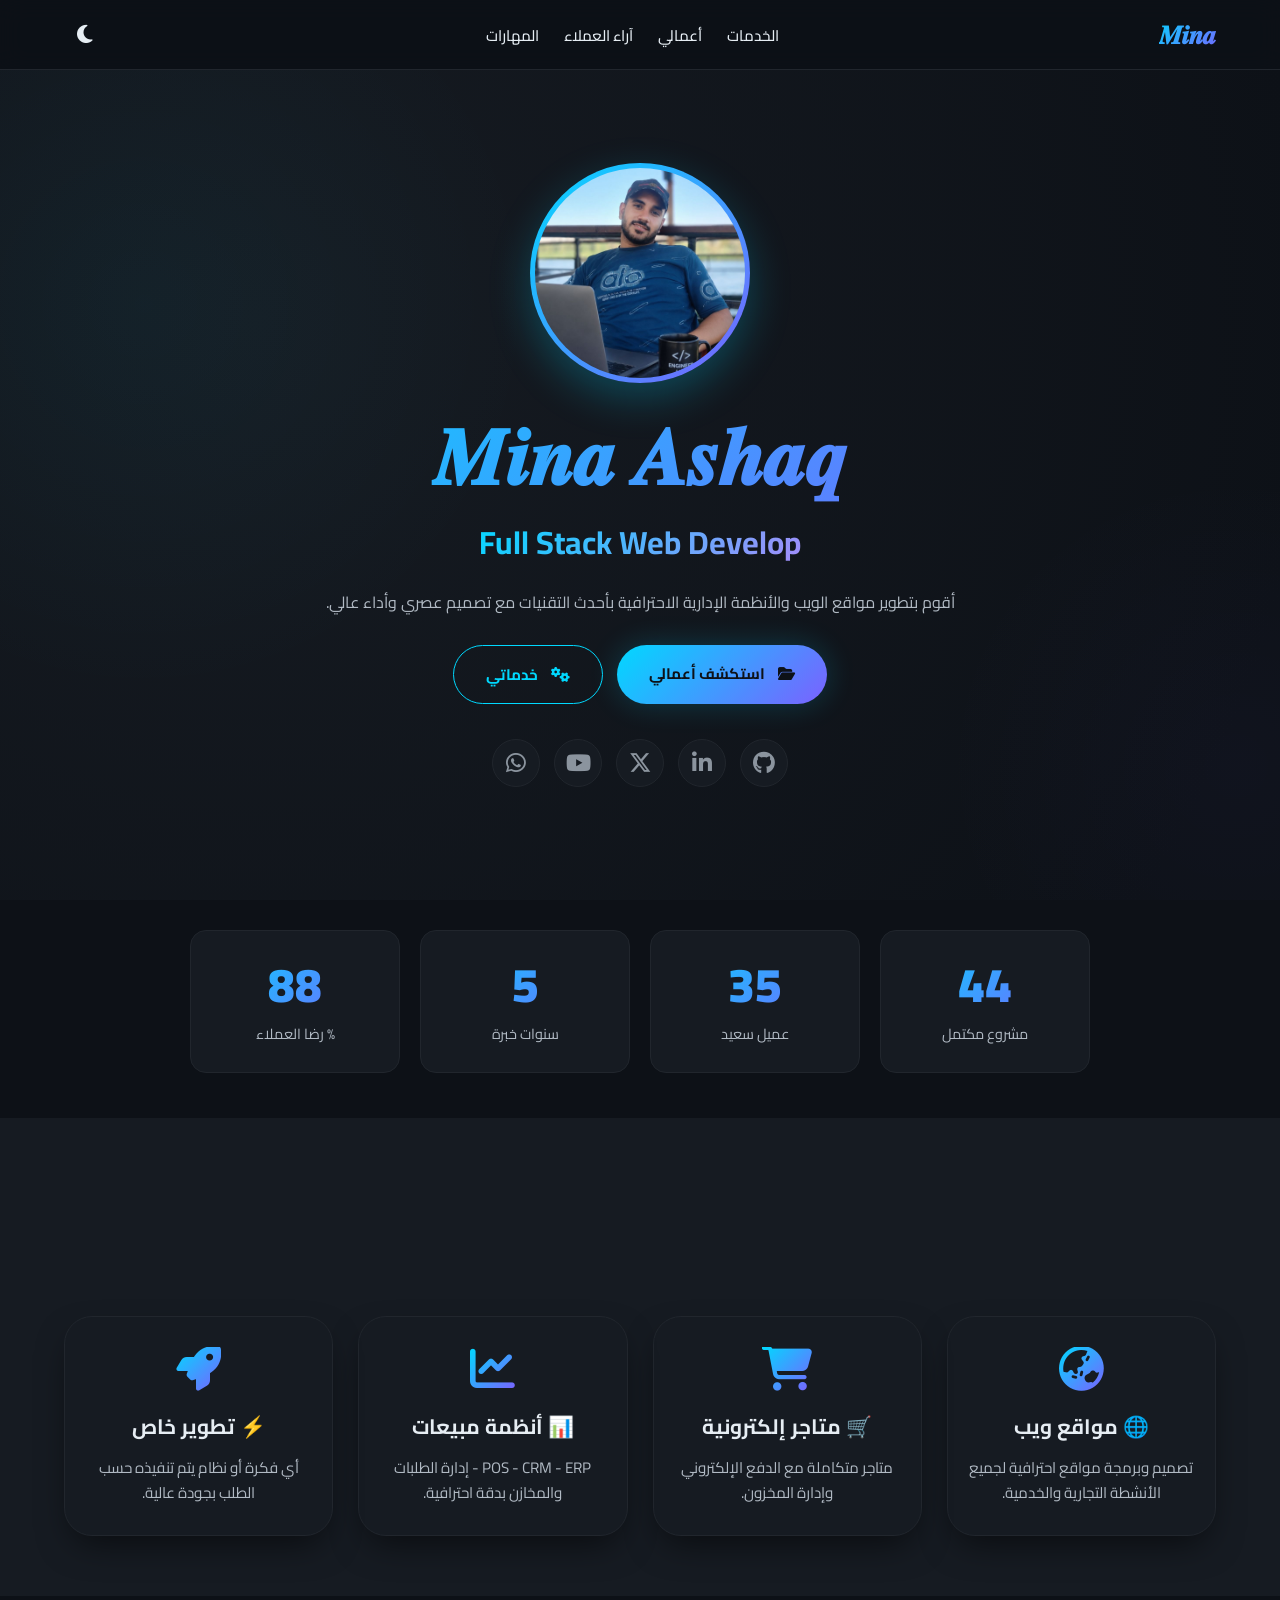
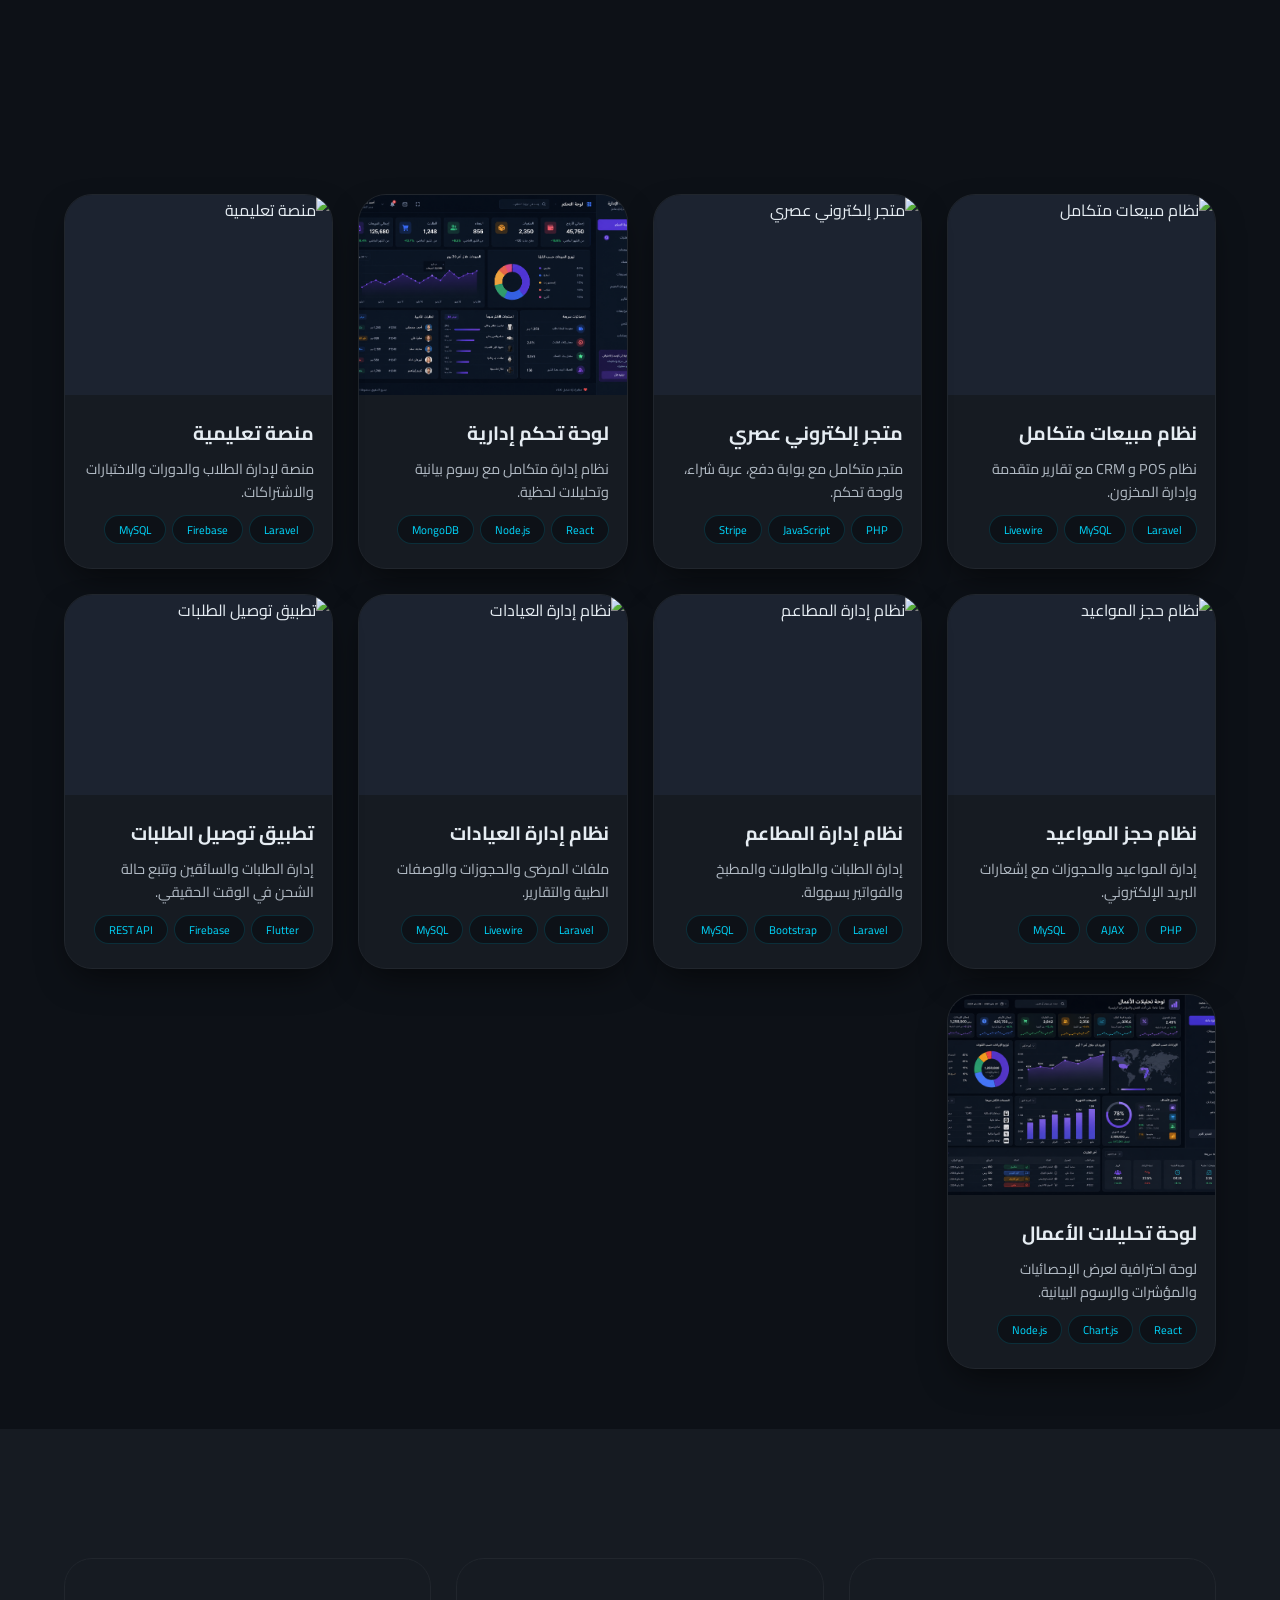
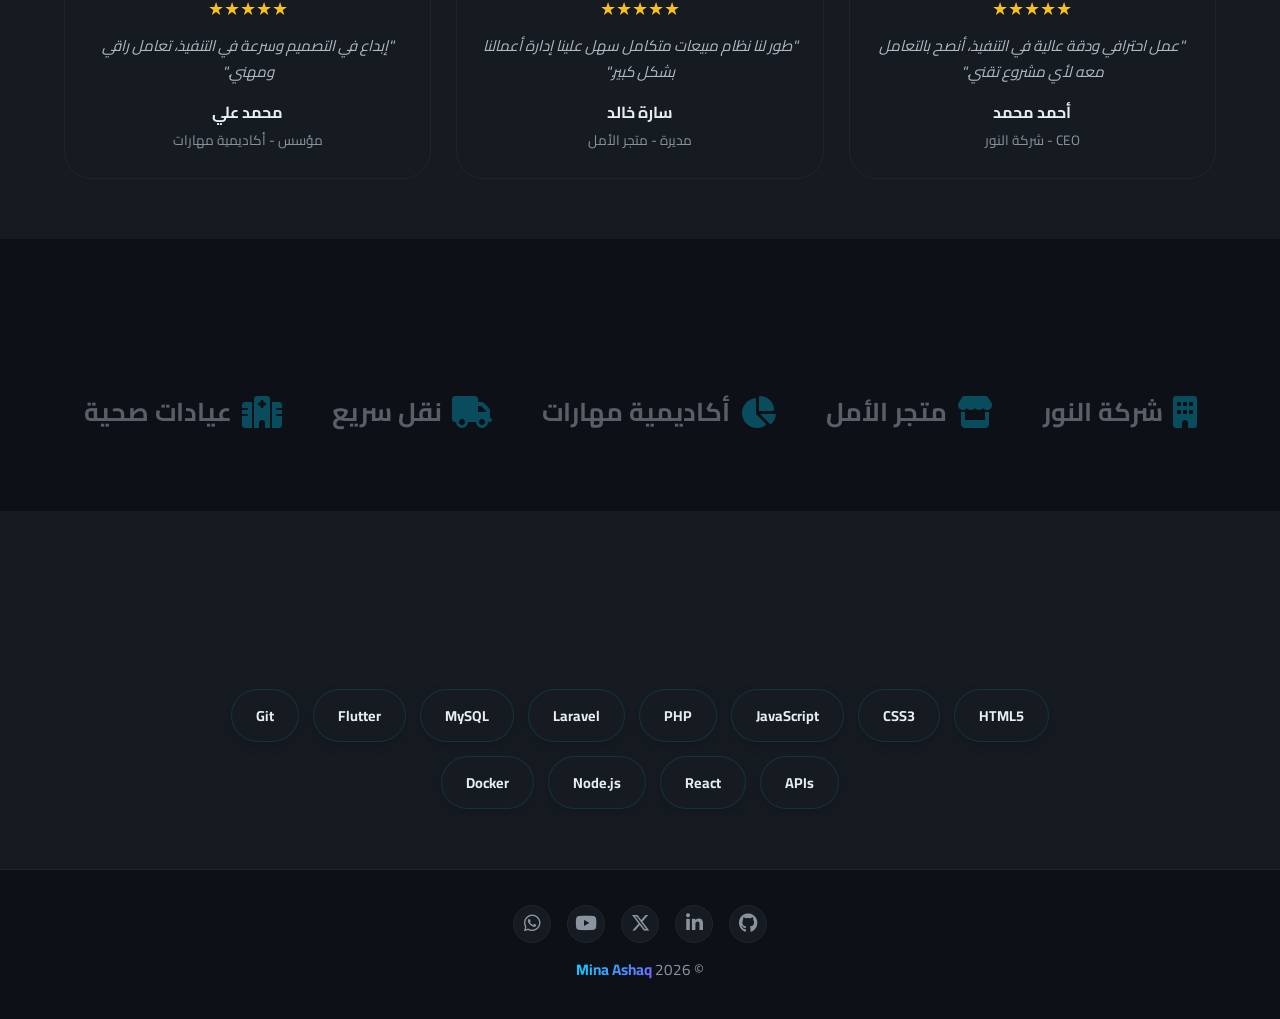
==== commit df448aeb: "Fix URL in meta tag and add canonical link" ====
--- a/index.html
+++ b/index.html
@@ -11,7 +11,7 @@
   <meta property="og:title" content="Mina Ashaq | Full Stack Developer" />
   <meta property="og:description" content="تطوير مواقع ويب وأنظمة مبيعات احترافية بأحدث التقنيات" />
   <meta property="og:image" content="https://pay-gilt-five.vercel.app/images/profile.jpg" />
-  <meta property="og:url" content="hhttps://pay-gilt-five.vercel.app" />
+  <meta property="og:url" content="https://pay-gilt-five.vercel.app" />
   <meta property="og:site_name" content="Mina Ashaq Portfolio" />
   <meta property="og:locale" content="ar_EG" />
   <meta property="og:type" content="website" />
@@ -24,6 +24,7 @@
   <link rel="stylesheet" href="https://cdnjs.cloudflare.com/ajax/libs/font-awesome/6.5.1/css/all.min.css" />
   <!-- AOS Animation -->
   <link href="https://unpkg.com/aos@2.3.1/dist/aos.css" rel="stylesheet" />
+  <link rel="canonical" href="https://pay-gilt-five.vercel.app/" />
   
   <style>
     /* ============================================================
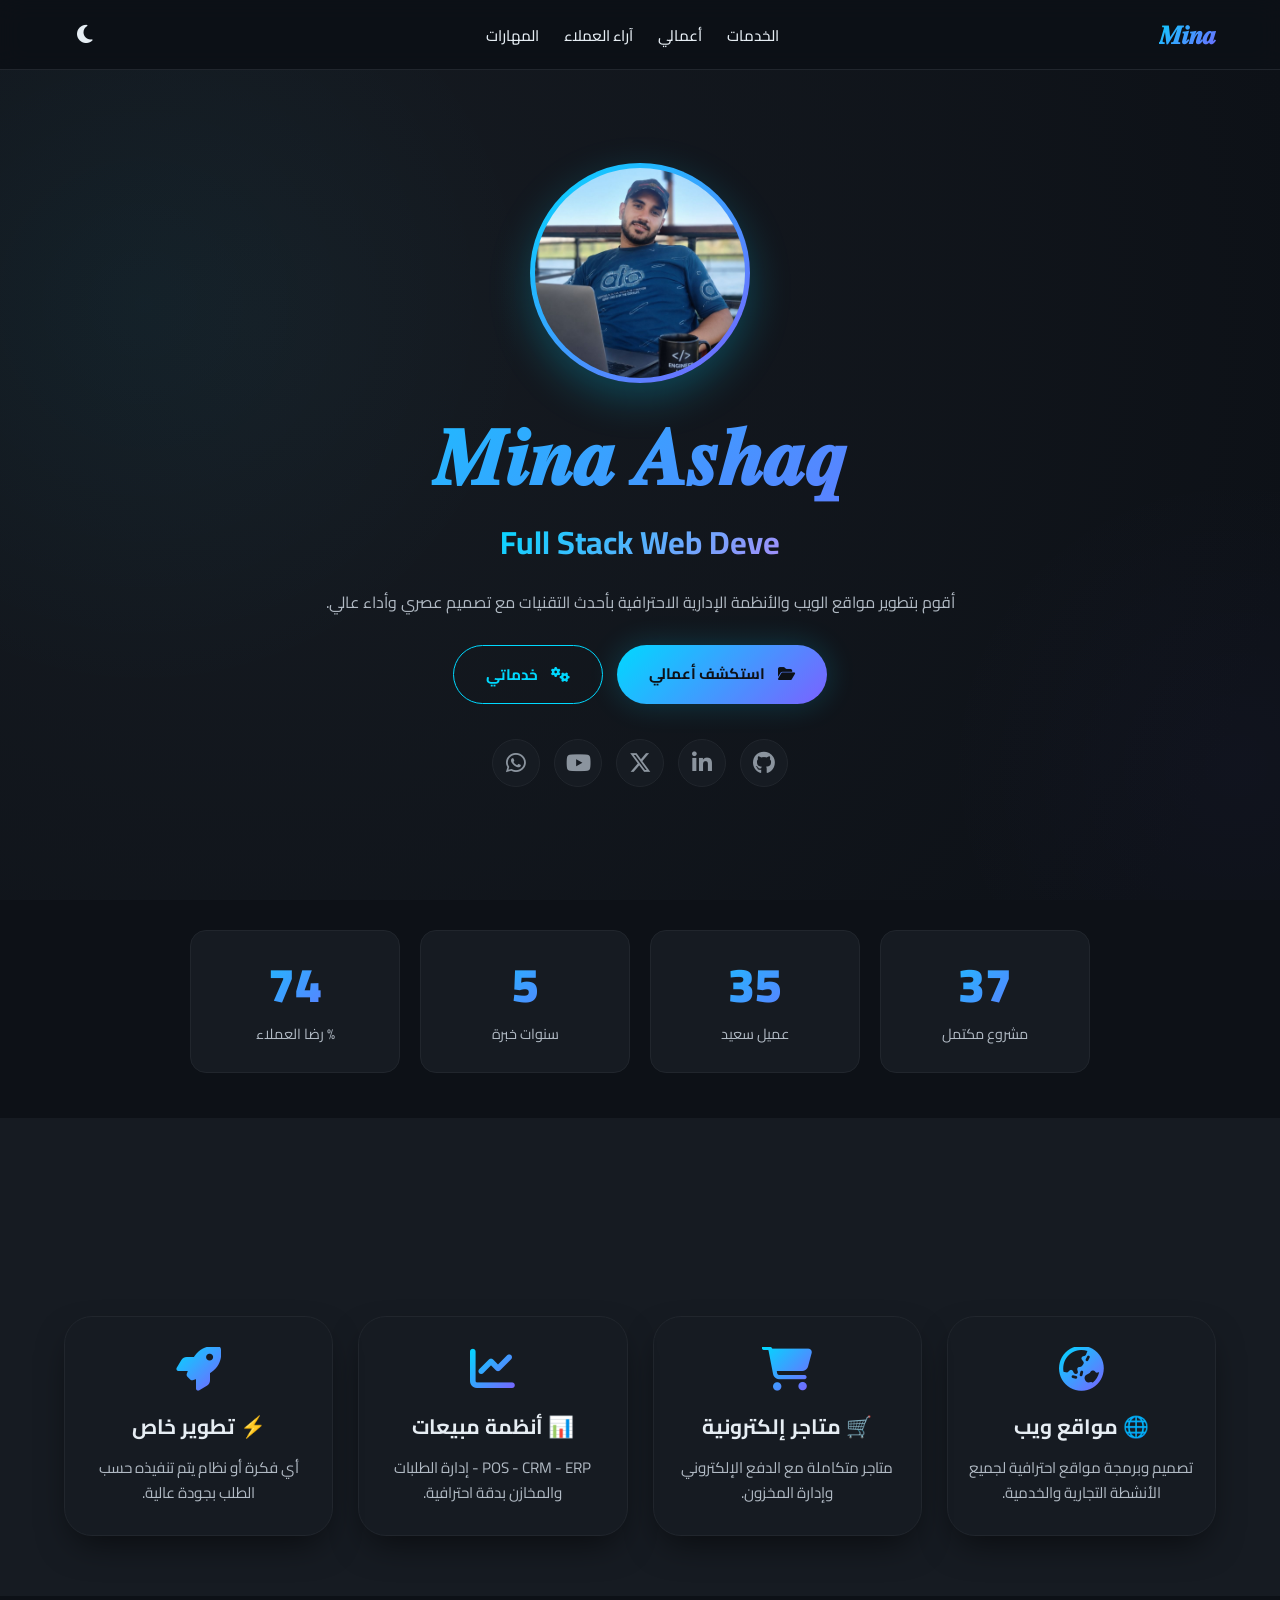
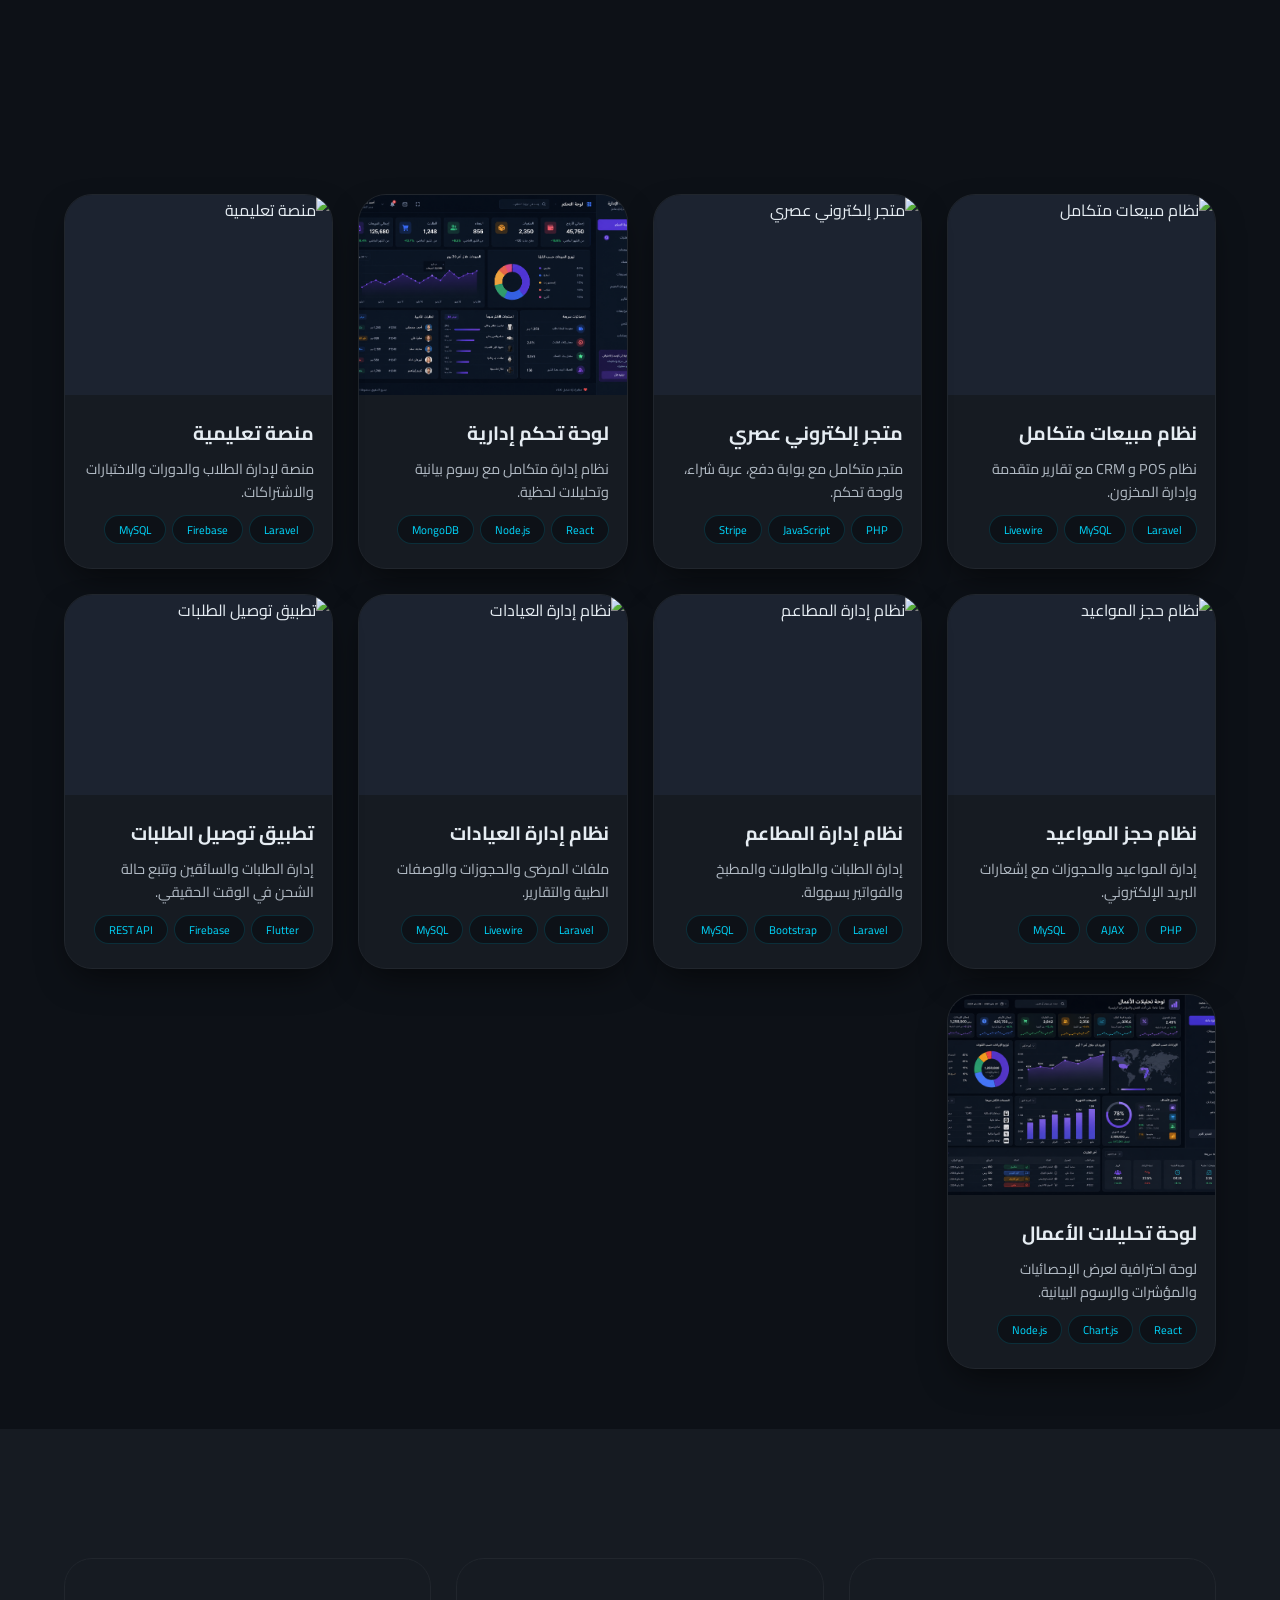
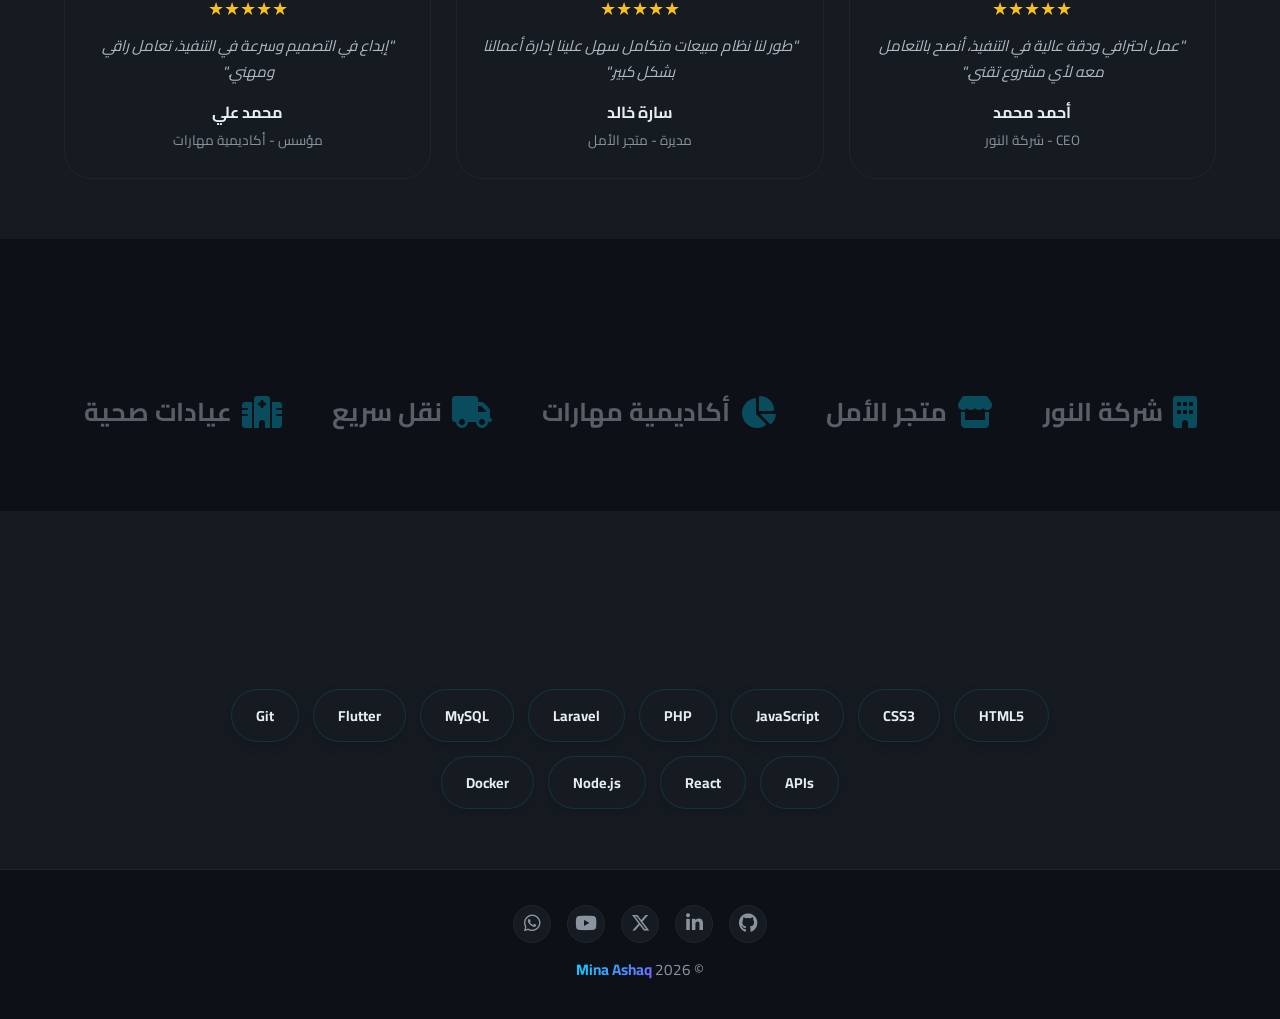
==== commit 816f642f: "Update index.html" ====
--- a/index.html
+++ b/index.html
@@ -25,6 +25,7 @@
   <!-- AOS Animation -->
   <link href="https://unpkg.com/aos@2.3.1/dist/aos.css" rel="stylesheet" />
   <link rel="canonical" href="https://pay-gilt-five.vercel.app/" />
+  <link rel="icon" type="image/png" href="images/profile.png">
   
   <style>
     /* ============================================================
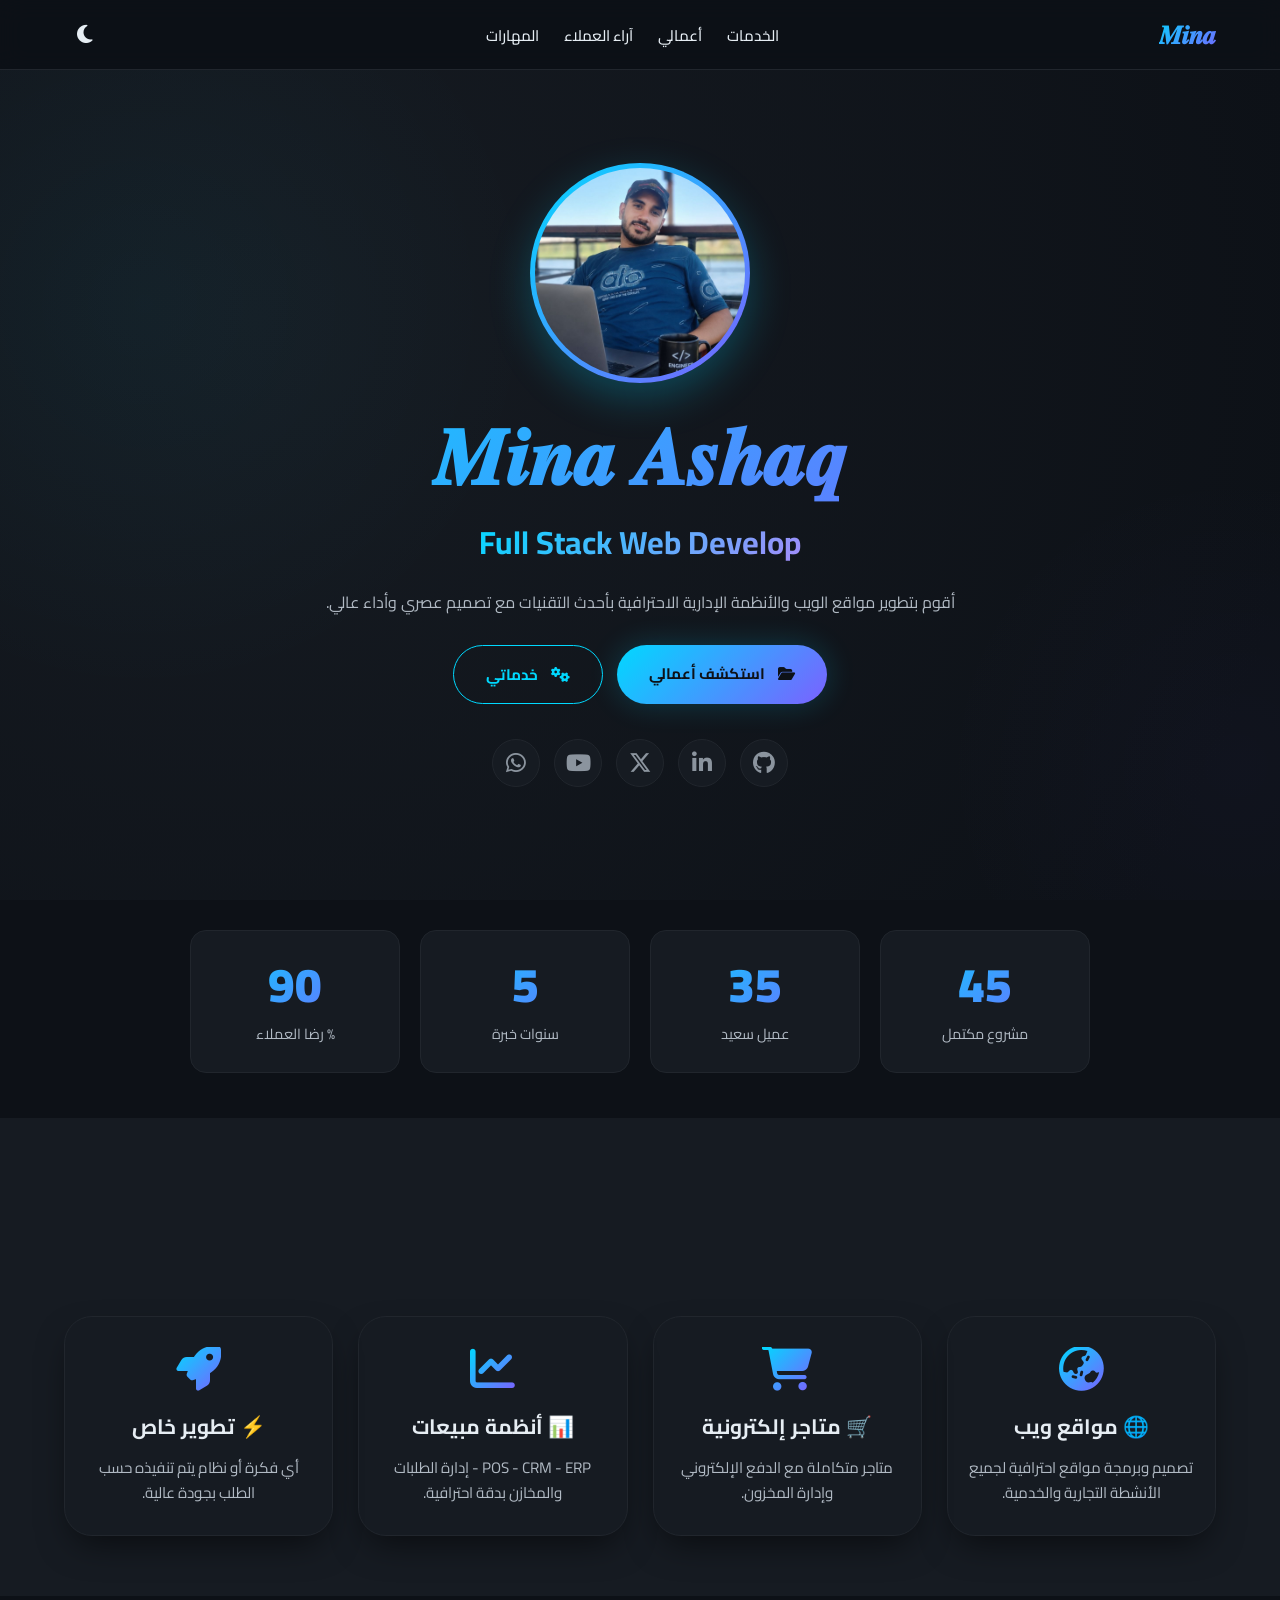
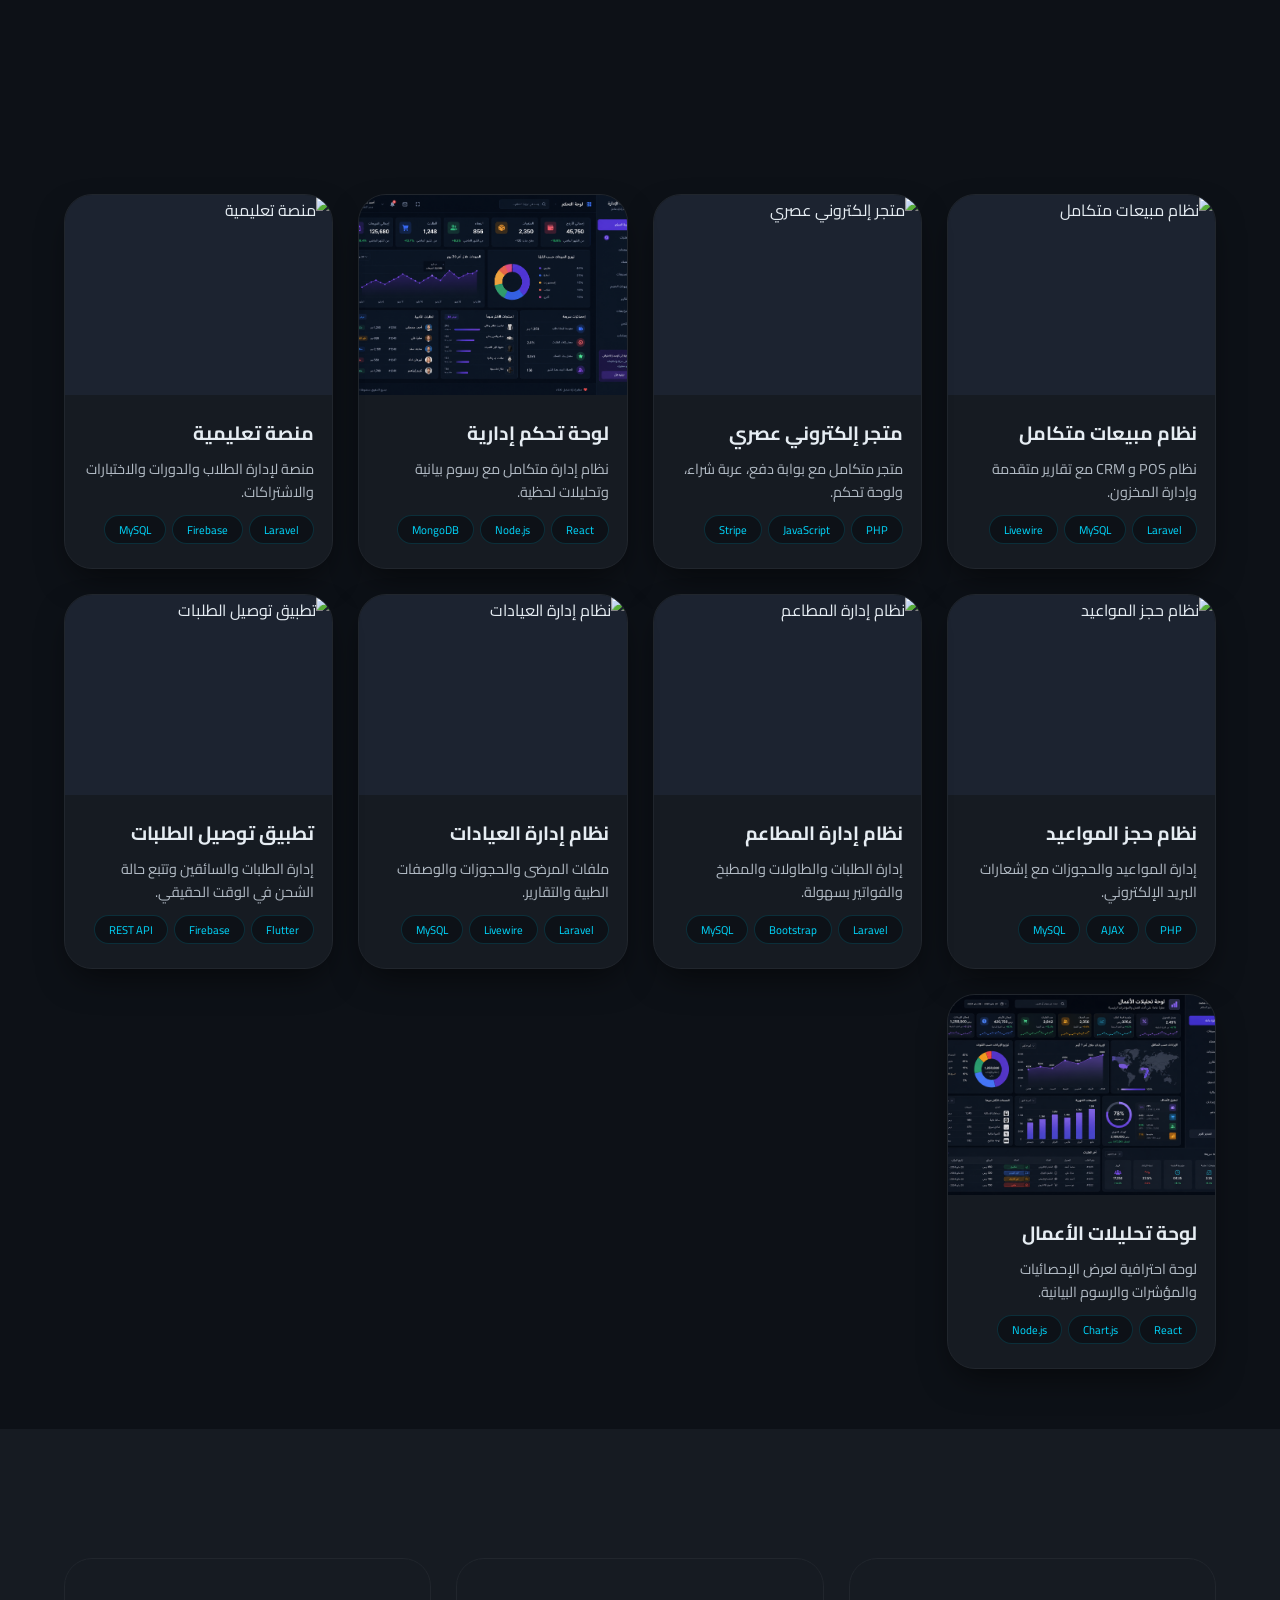
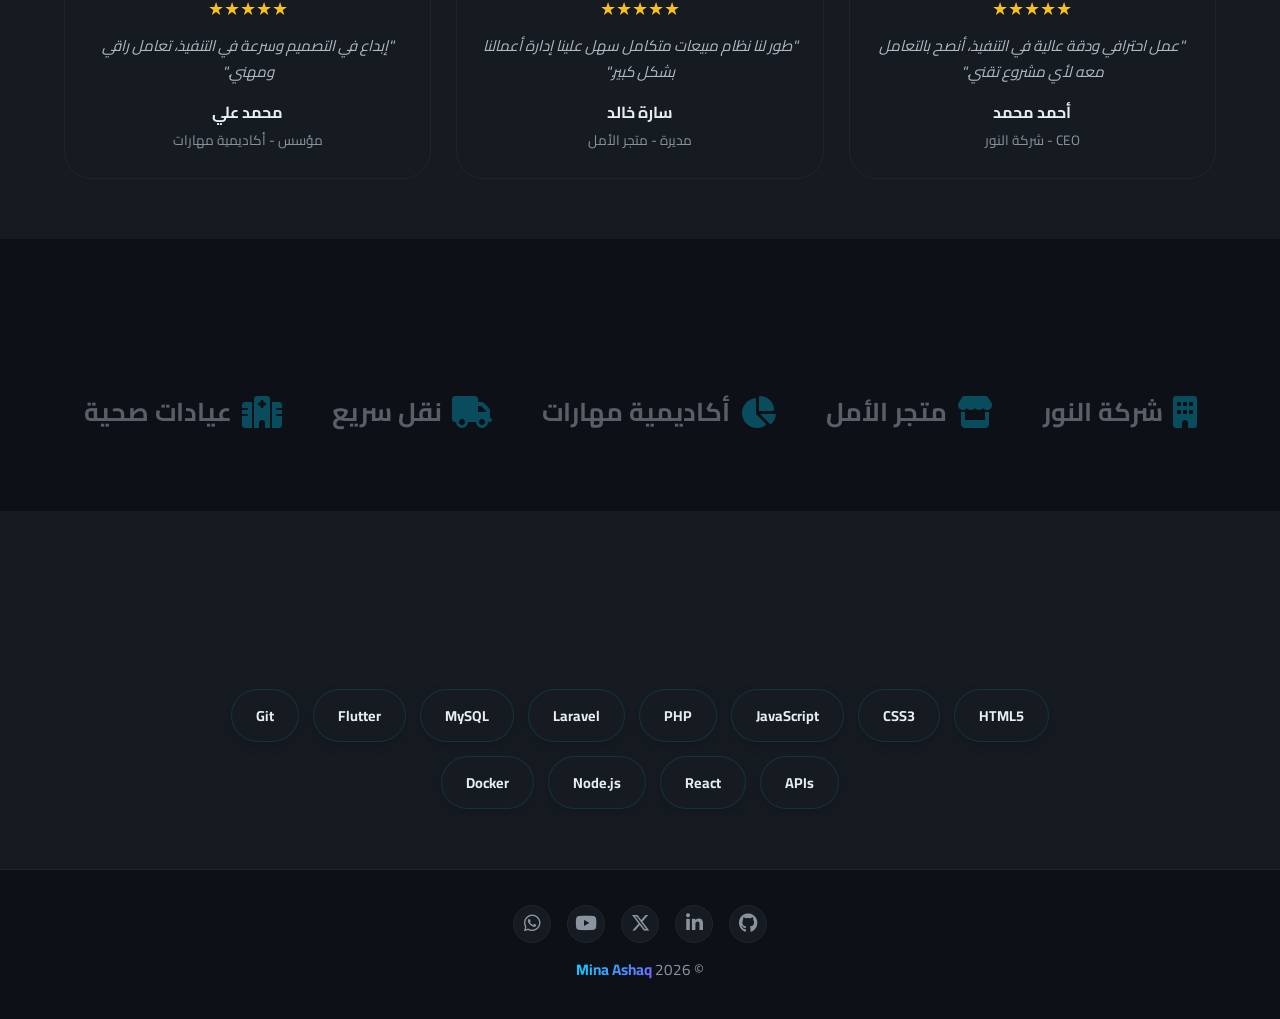
==== commit b05bfc52: "Update index.html" ====
--- a/index.html
+++ b/index.html
@@ -26,6 +26,8 @@
   <link href="https://unpkg.com/aos@2.3.1/dist/aos.css" rel="stylesheet" />
   <link rel="canonical" href="https://pay-gilt-five.vercel.app/" />
   <link rel="icon" type="image/png" href="images/profile.png">
+  <link rel="apple-touch-icon" href="/images/profile.png">
+  <link rel="manifest" href="/manifest.json">
   
   <style>
     /* ============================================================
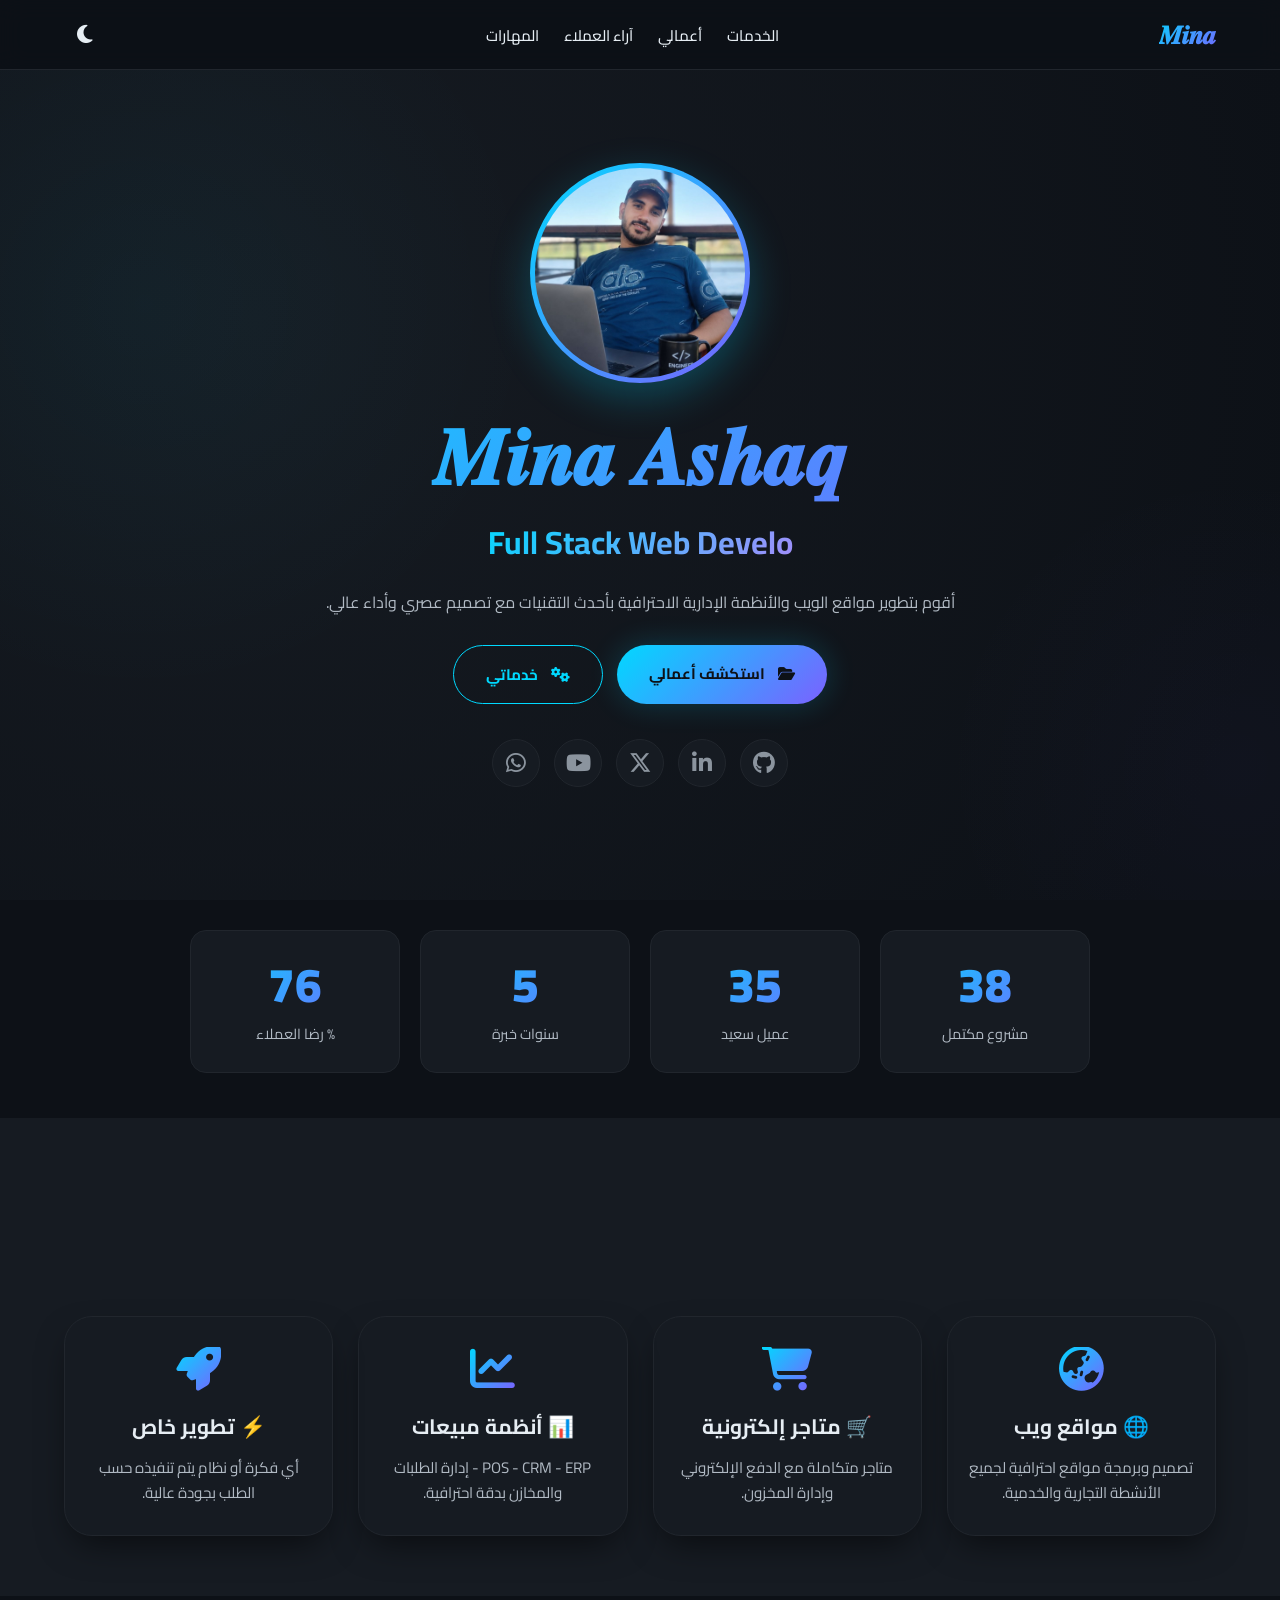
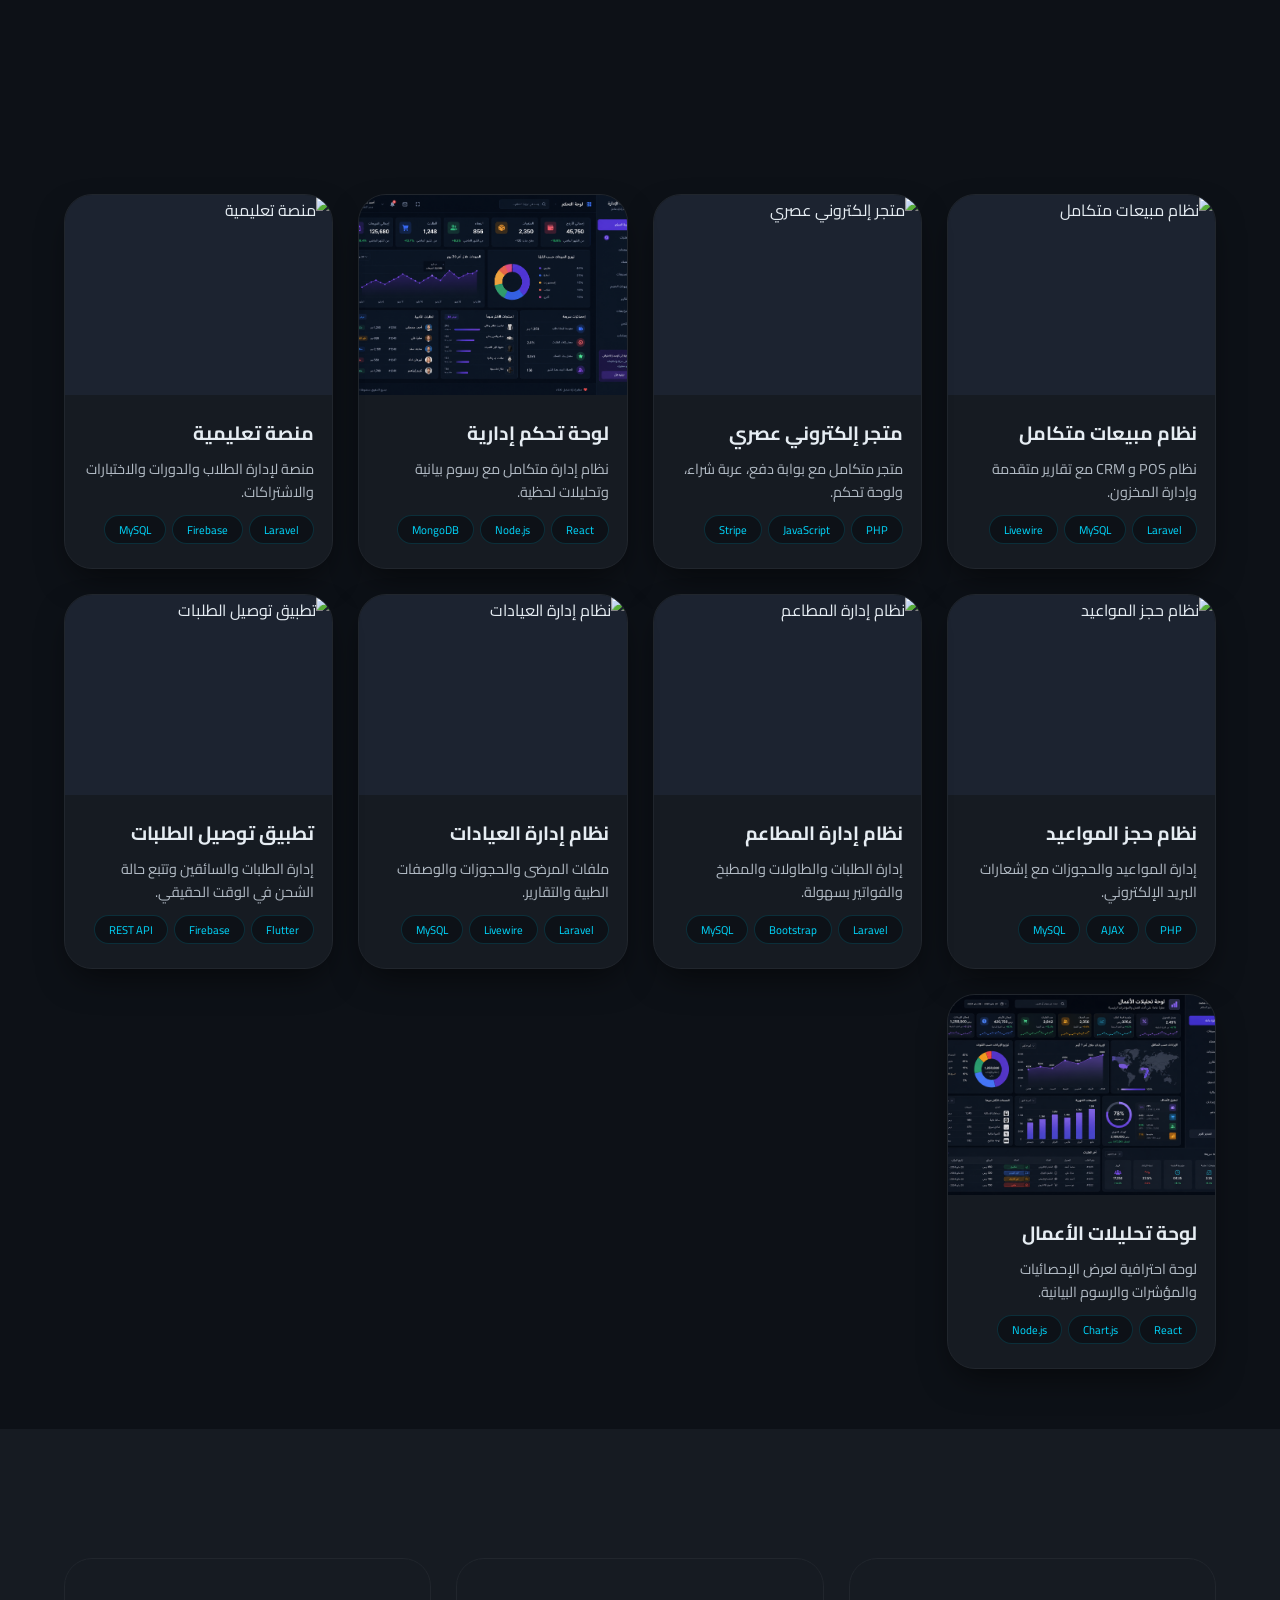
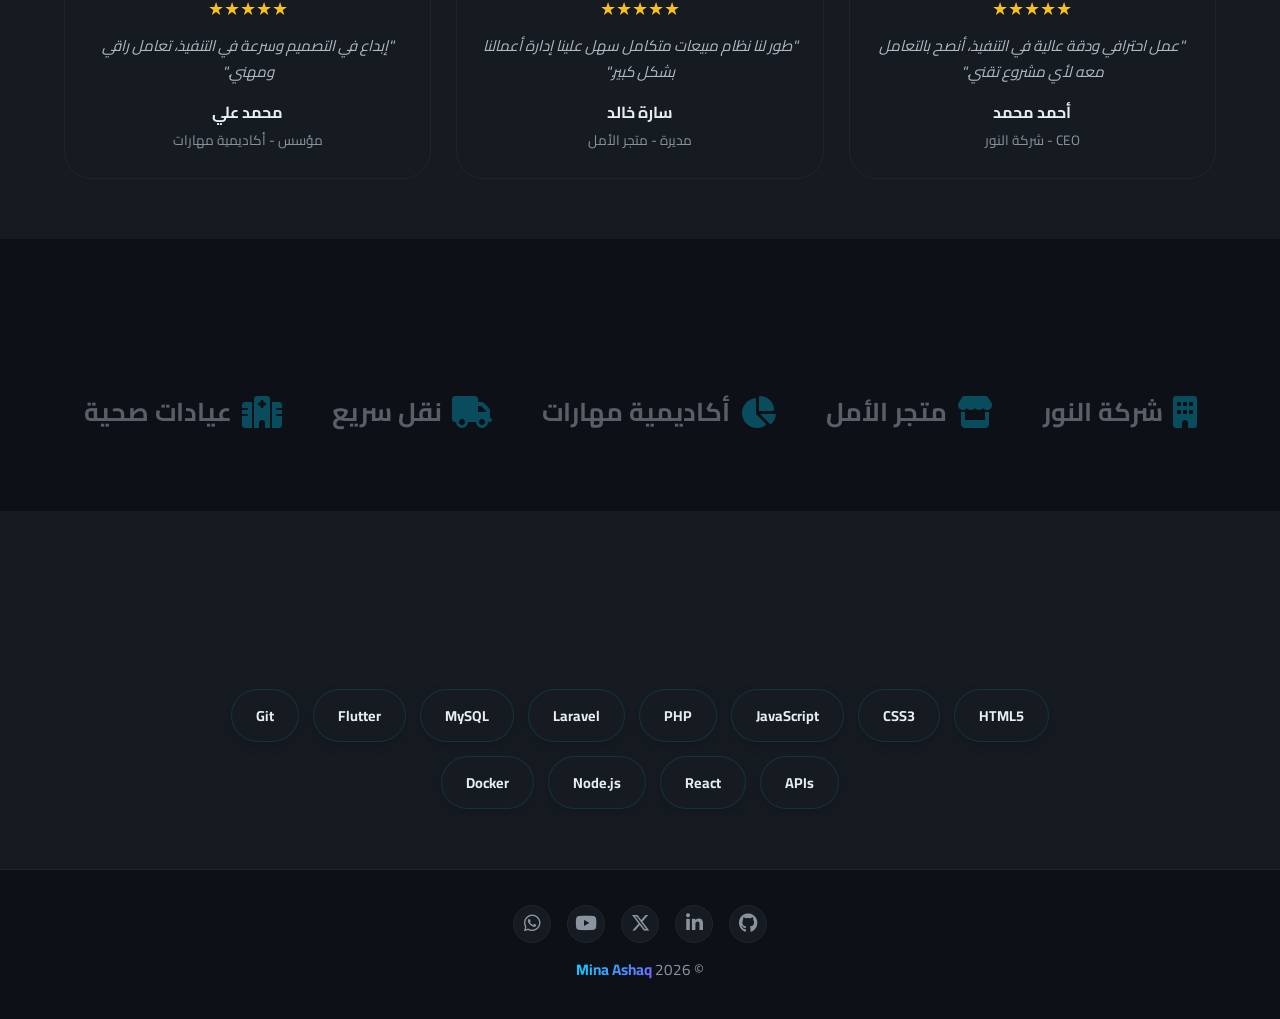
==== commit 45383f4f: "Update index.html" ====
--- a/index.html
+++ b/index.html
@@ -26,6 +26,7 @@
   <link href="https://unpkg.com/aos@2.3.1/dist/aos.css" rel="stylesheet" />
   <link rel="canonical" href="https://pay-gilt-five.vercel.app/" />
   <link rel="icon" type="image/png" href="images/profile.png">
+  <link rel="canonical" href="https://pay-gilt-five.vercel.app/">
   <link rel="apple-touch-icon" href="/images/profile.png">
   <link rel="manifest" href="/manifest.json">
   
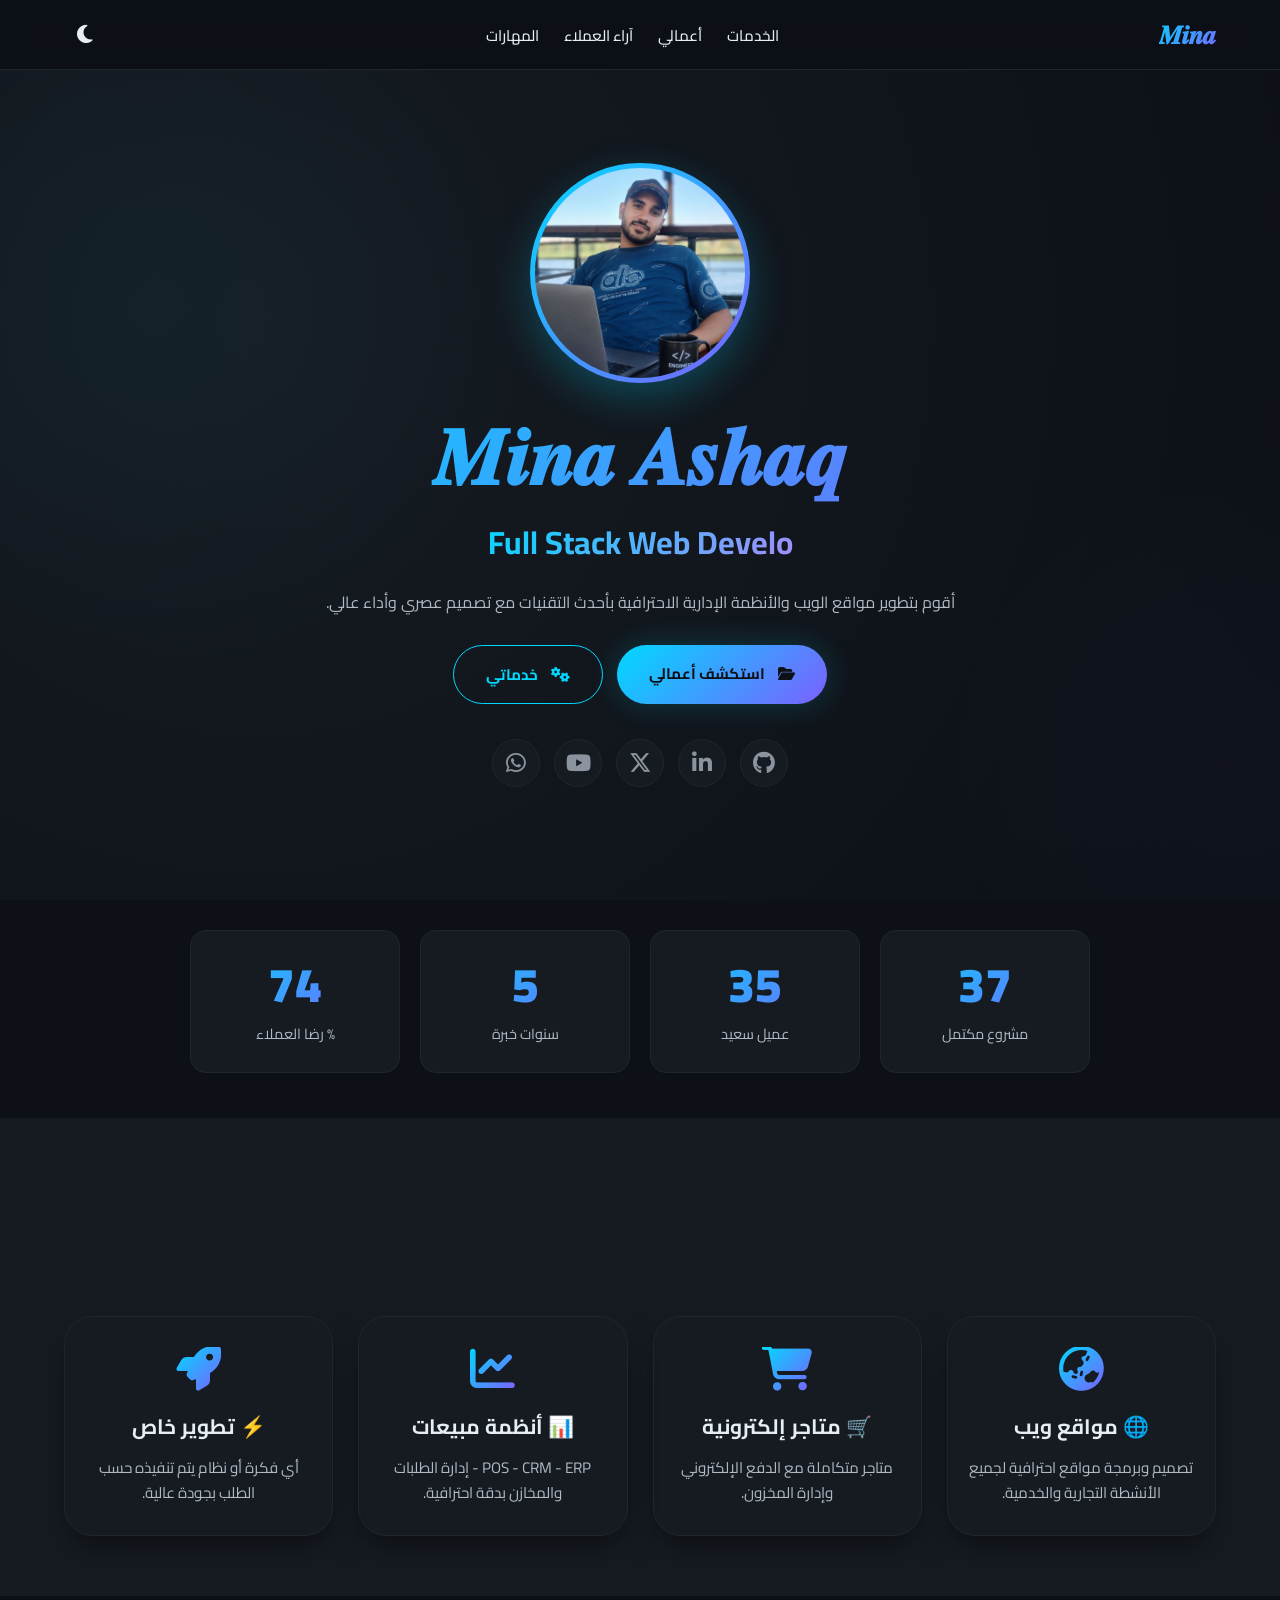
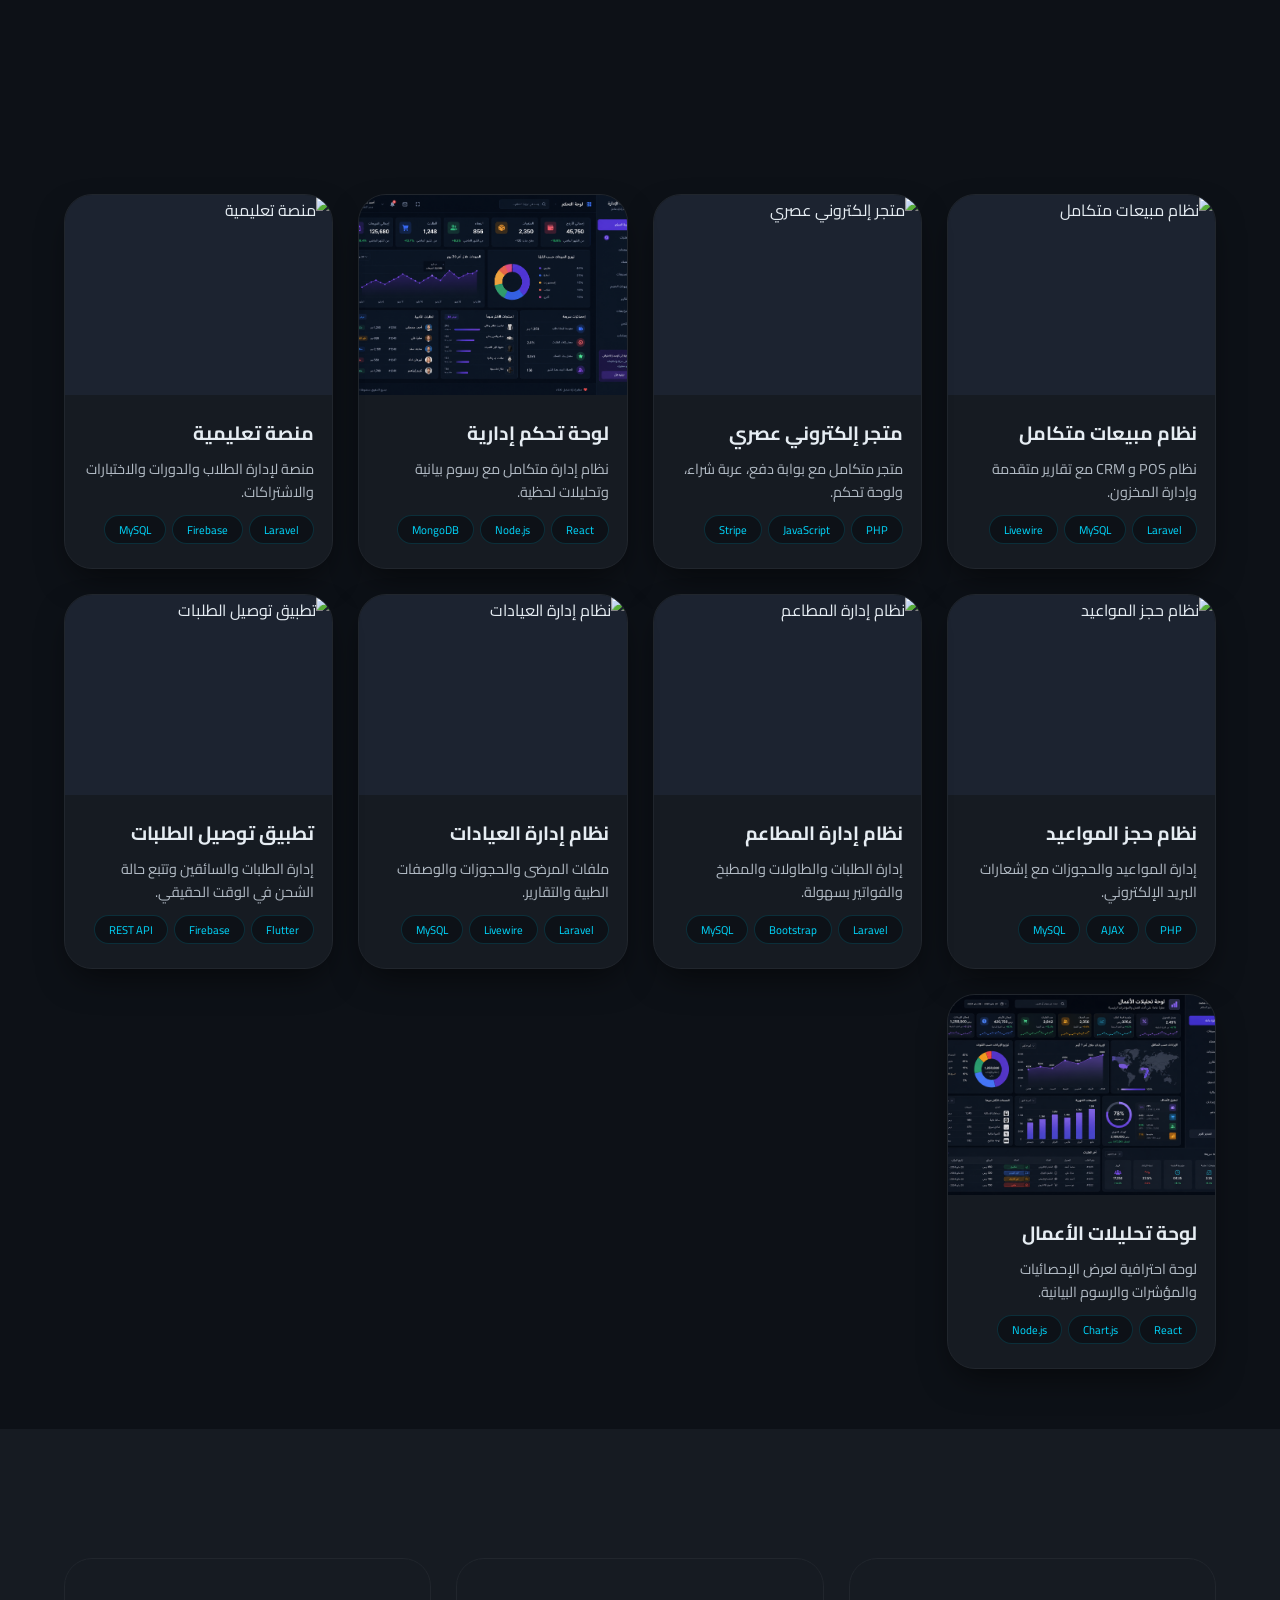
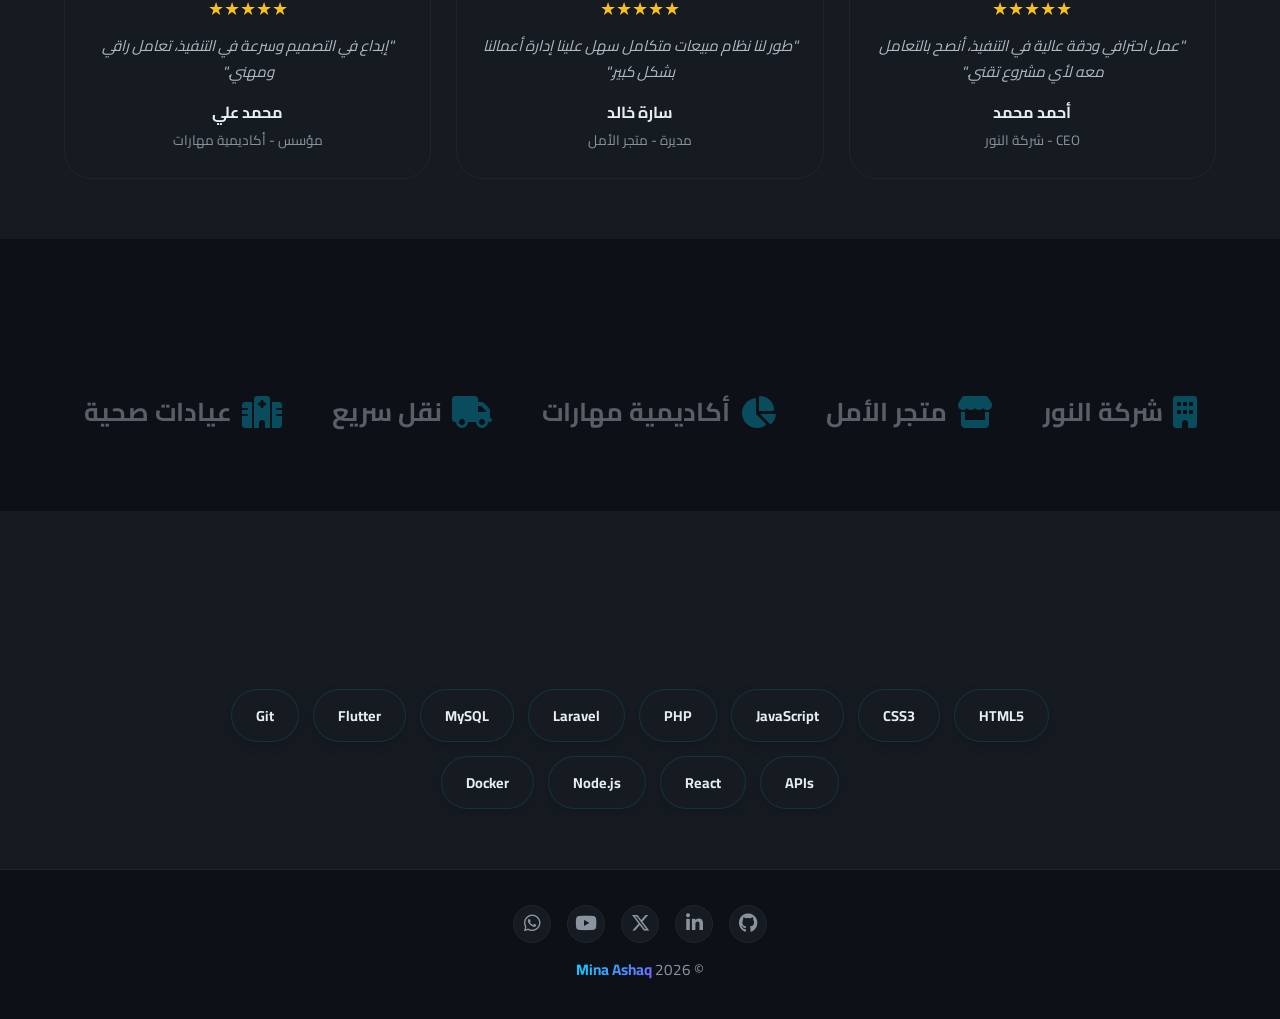
==== commit 347438a4: "Update index.html" ====
--- a/index.html
+++ b/index.html
@@ -14,9 +14,36 @@
   <meta property="og:url" content="https://pay-gilt-five.vercel.app" />
   <meta property="og:site_name" content="Mina Ashaq Portfolio" />
   <meta property="og:locale" content="ar_EG" />
+  <meta name="author" content="Mina Ashaq">
+  <meta name="twitter:card" content="summary_large_image">
+  <meta name="twitter:title" content="Mina Ashaq | Full Stack Developer">
+  <meta name="twitter:description" content="تطوير مواقع ويب وأنظمة احترافية باستخدام Laravel و React و Flutter">
+  <meta name="twitter:image" content="https://pay-gilt-five.vercel.app/images/profile.jpg">
+  <meta http-equiv="content-language" content="ar">
   <meta property="og:type" content="website" />
   <meta name="robots" content="index, follow" />
   <meta name="theme-color" content="#0d1117" />
+
+<script type="application/ld+json">
+{
+  "@context":"https://schema.org",
+  "@type":"Person",
+  "name":"Mina Ashaq",
+  "url":"https://pay-gilt-five.vercel.app/",
+  "image":"https://pay-gilt-five.vercel.app/images/profile.jpg",
+  "jobTitle":"Full Stack Web Developer",
+  "description":"Full Stack Web Developer متخصص في Laravel و React و Flutter و PHP.",
+  "knowsAbout":[
+    "Laravel",
+    "PHP",
+    "React",
+    "Flutter",
+    "JavaScript",
+    "Node.js",
+    "MySQL"
+  ]
+}
+</script>
   
   <!-- Google Fonts -->
   <link href="https://fonts.googleapis.com/css2?family=Cairo:wght@300;500;700;900&display=swap" rel="stylesheet" />
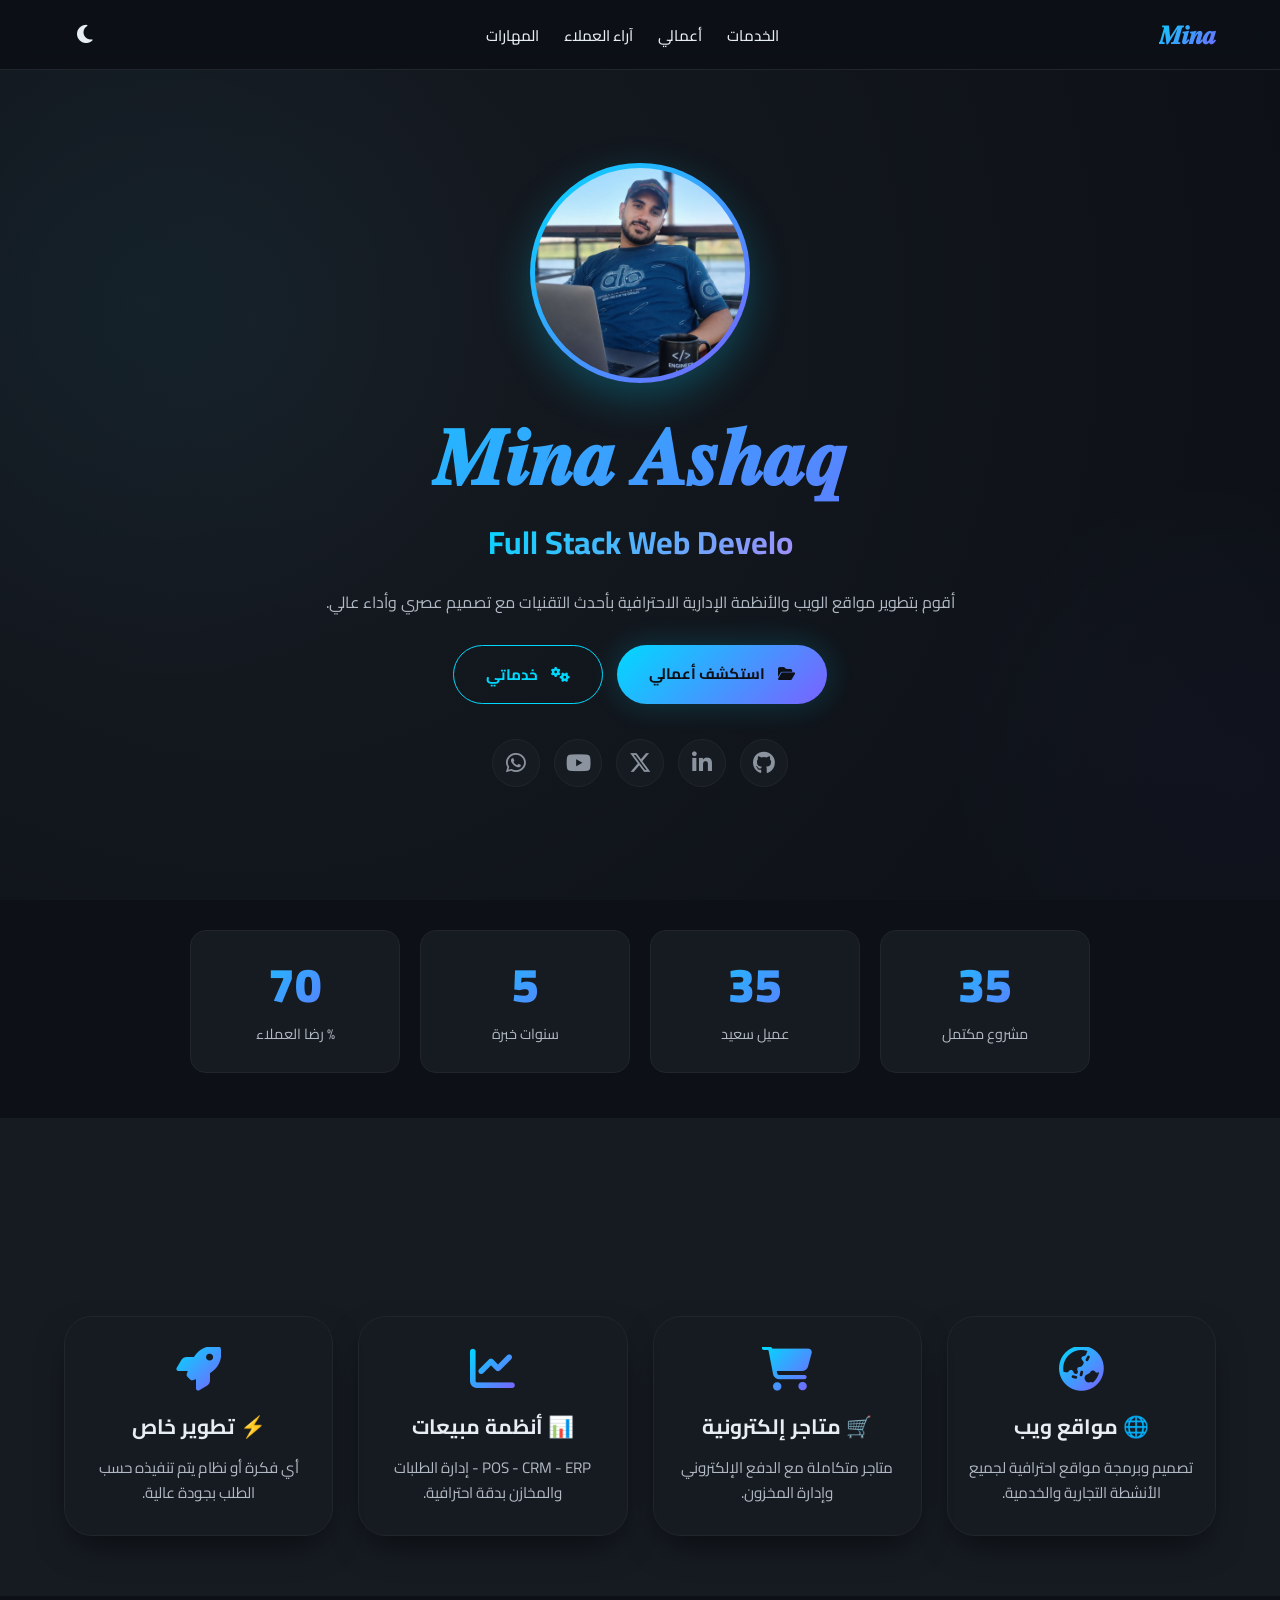
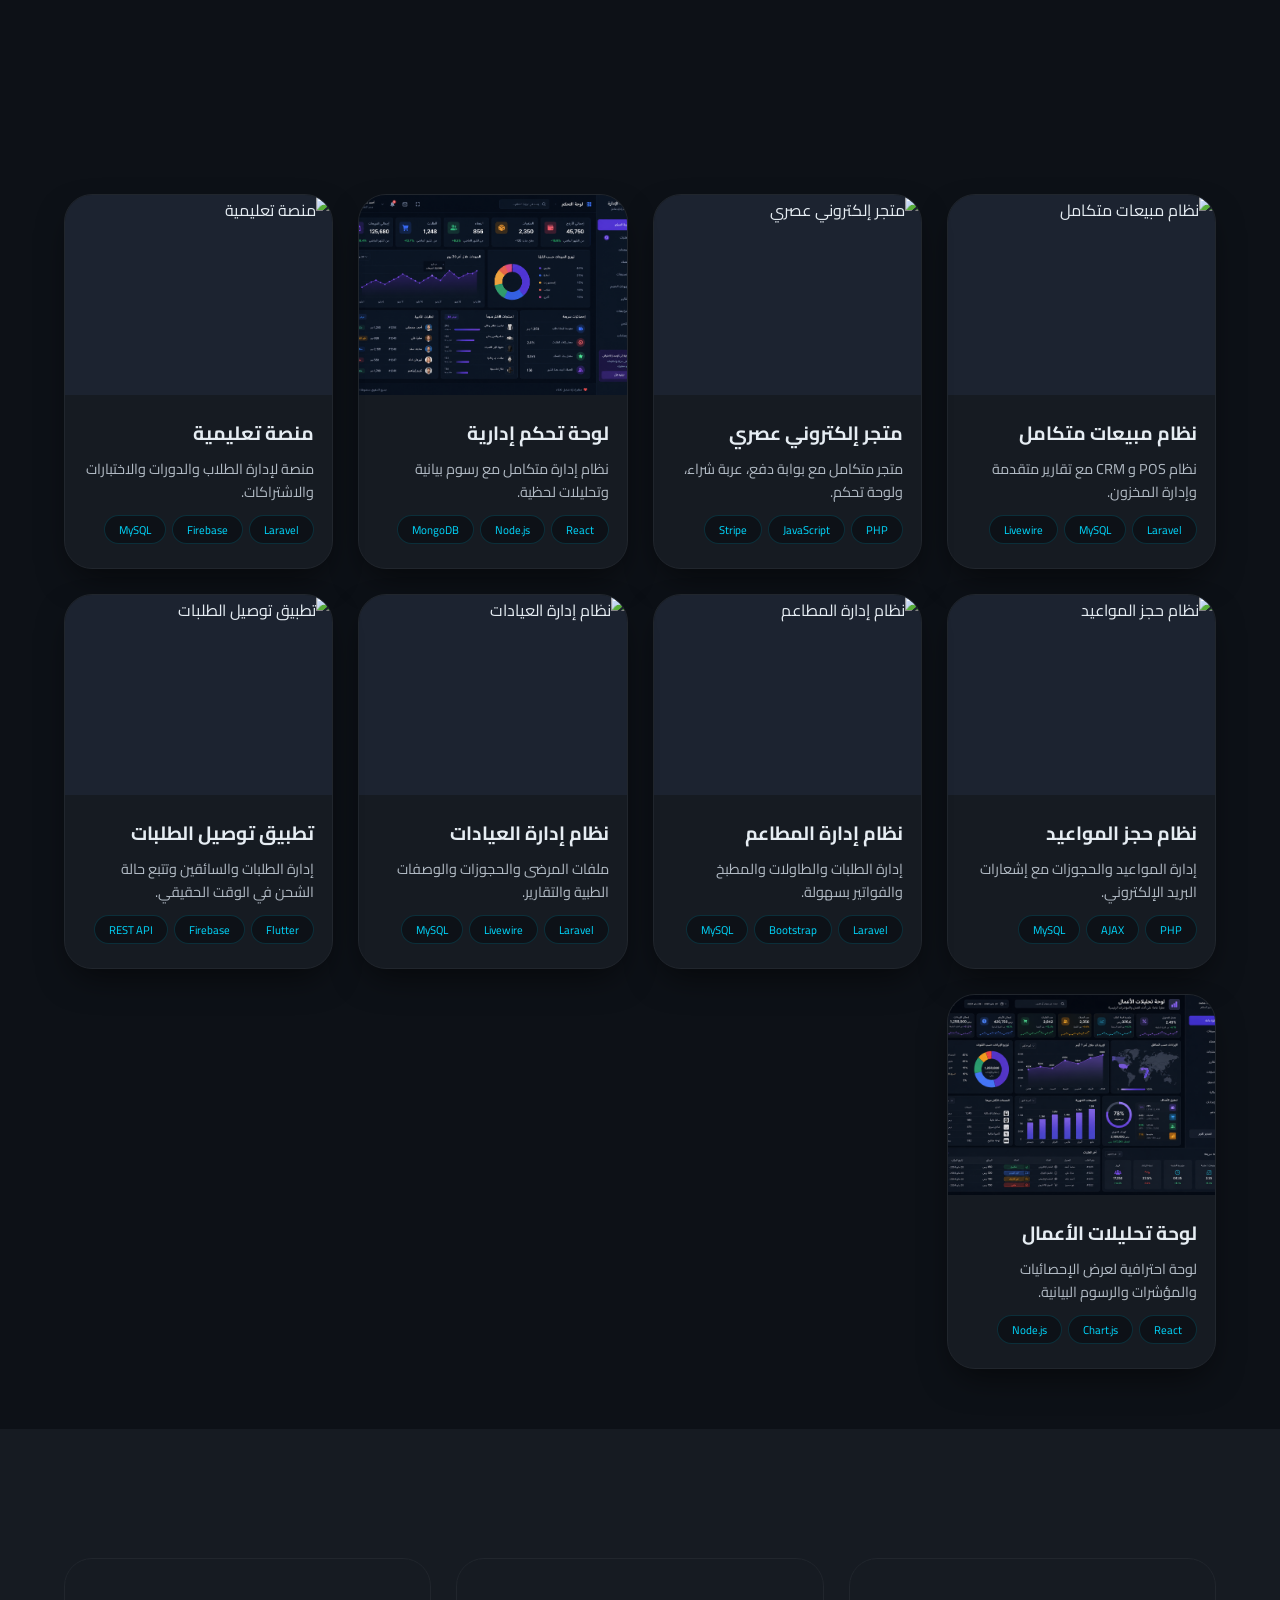
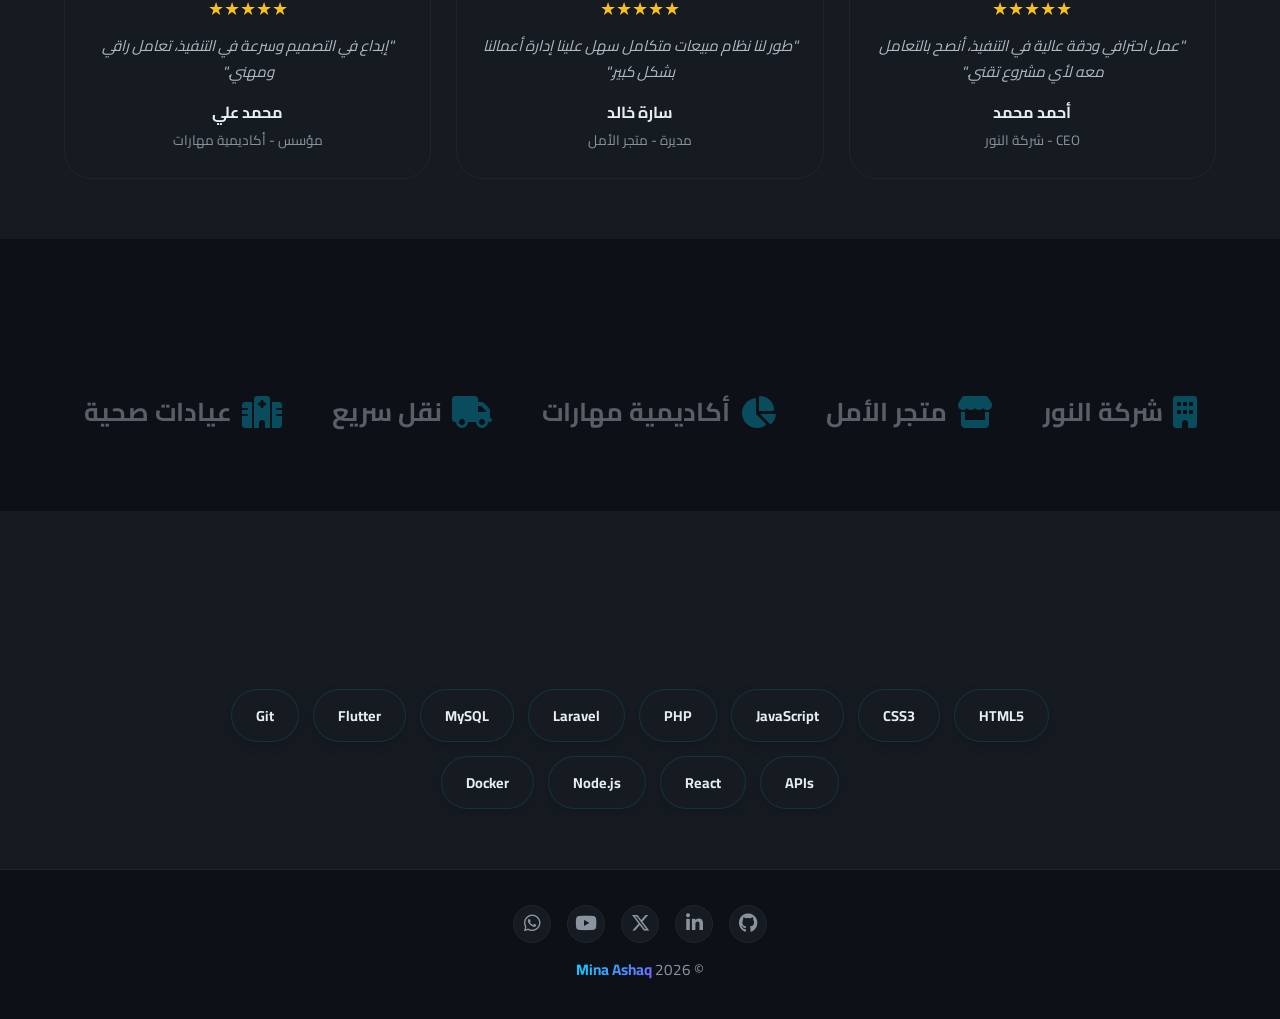
==== commit 84ba4f02: "Add meta tags for Arabic language and app details Added meta tags for language, application name, an" ====
--- a/index.html
+++ b/index.html
@@ -23,6 +23,12 @@
   <meta property="og:type" content="website" />
   <meta name="robots" content="index, follow" />
   <meta name="theme-color" content="#0d1117" />
+  <meta name="language" content="Arabic">
+  <meta property="og:locale:alternate" content="en_US">
+  <meta name="application-name" content="Mina Ashaq Portfolio">
+  <meta name="apple-mobile-web-app-title" content="Mina Ashaq">
+  <meta name="apple-mobile-web-app-capable" content="yes">
+  <meta name="format-detection" content="telephone=no">
 
 <script type="application/ld+json">
 {
@@ -53,7 +59,6 @@
   <link href="https://unpkg.com/aos@2.3.1/dist/aos.css" rel="stylesheet" />
   <link rel="canonical" href="https://pay-gilt-five.vercel.app/" />
   <link rel="icon" type="image/png" href="images/profile.png">
-  <link rel="canonical" href="https://pay-gilt-five.vercel.app/">
   <link rel="apple-touch-icon" href="/images/profile.png">
   <link rel="manifest" href="/manifest.json">
   
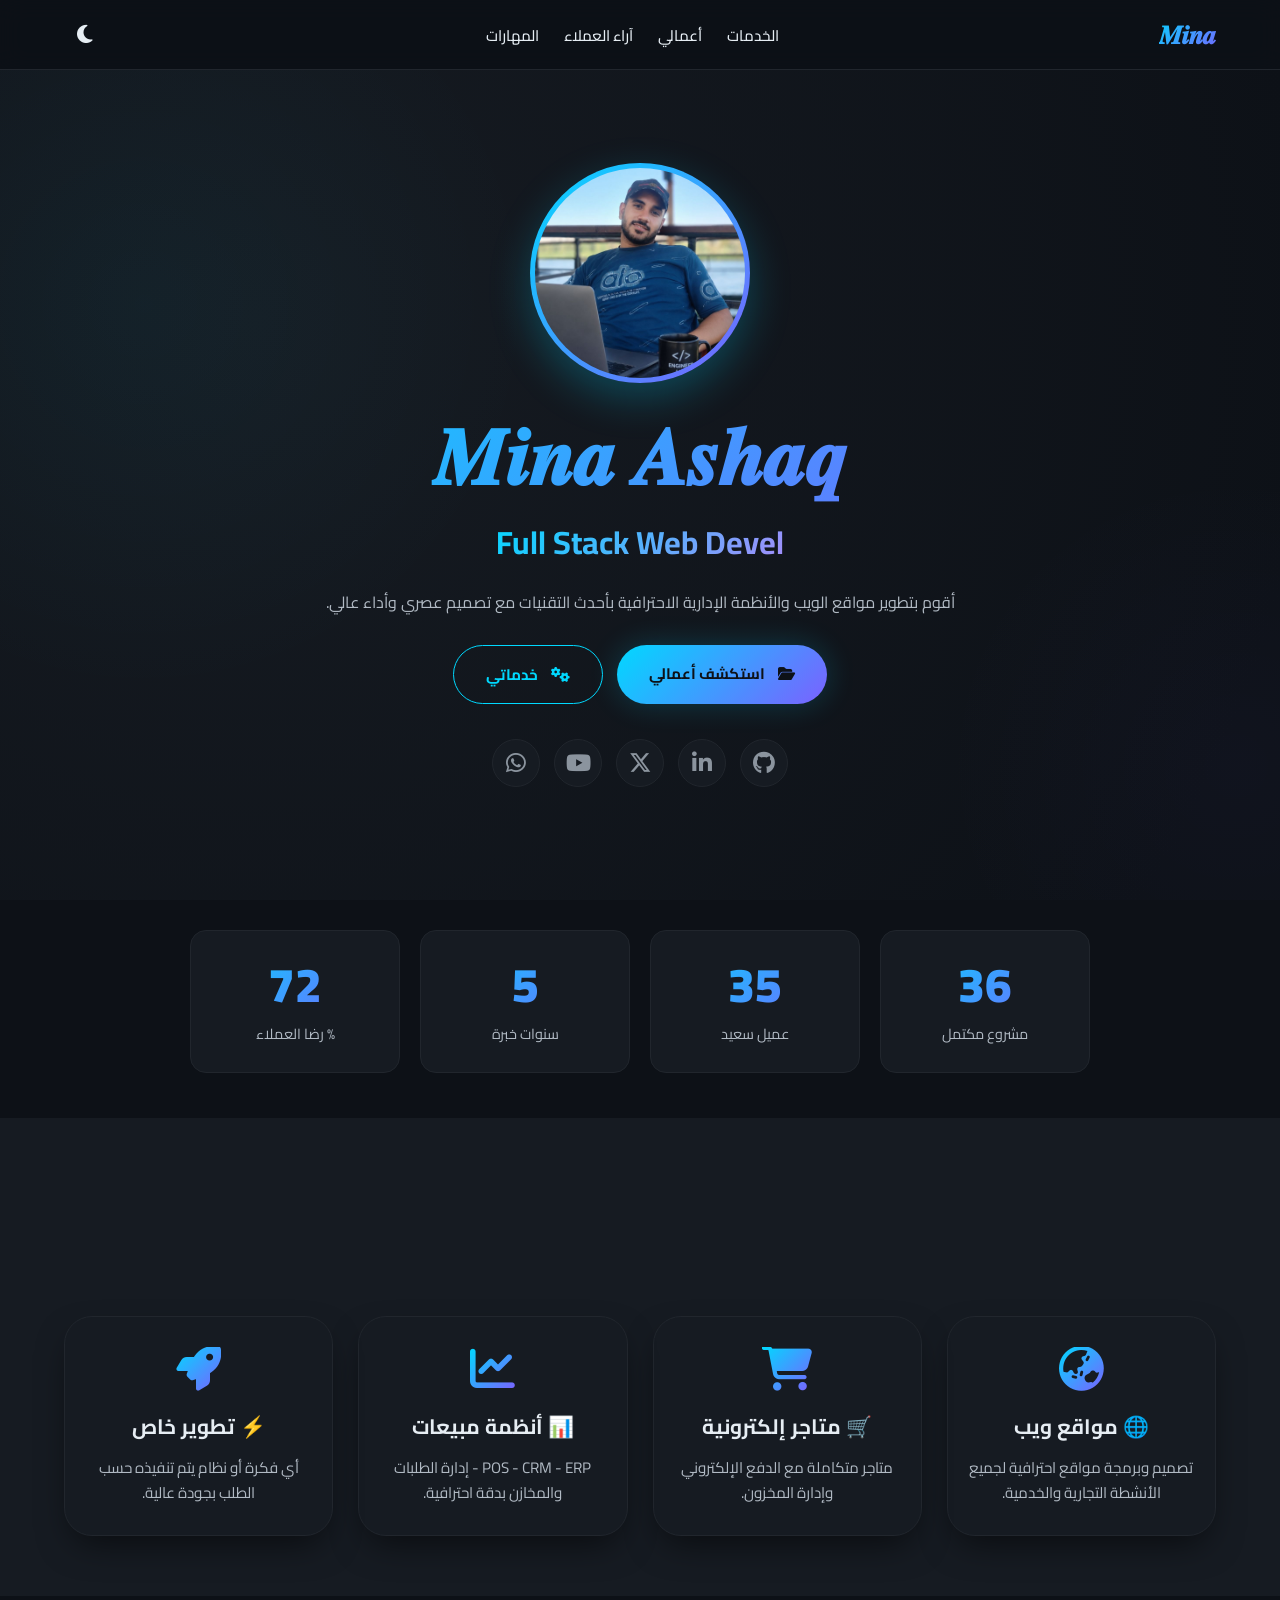
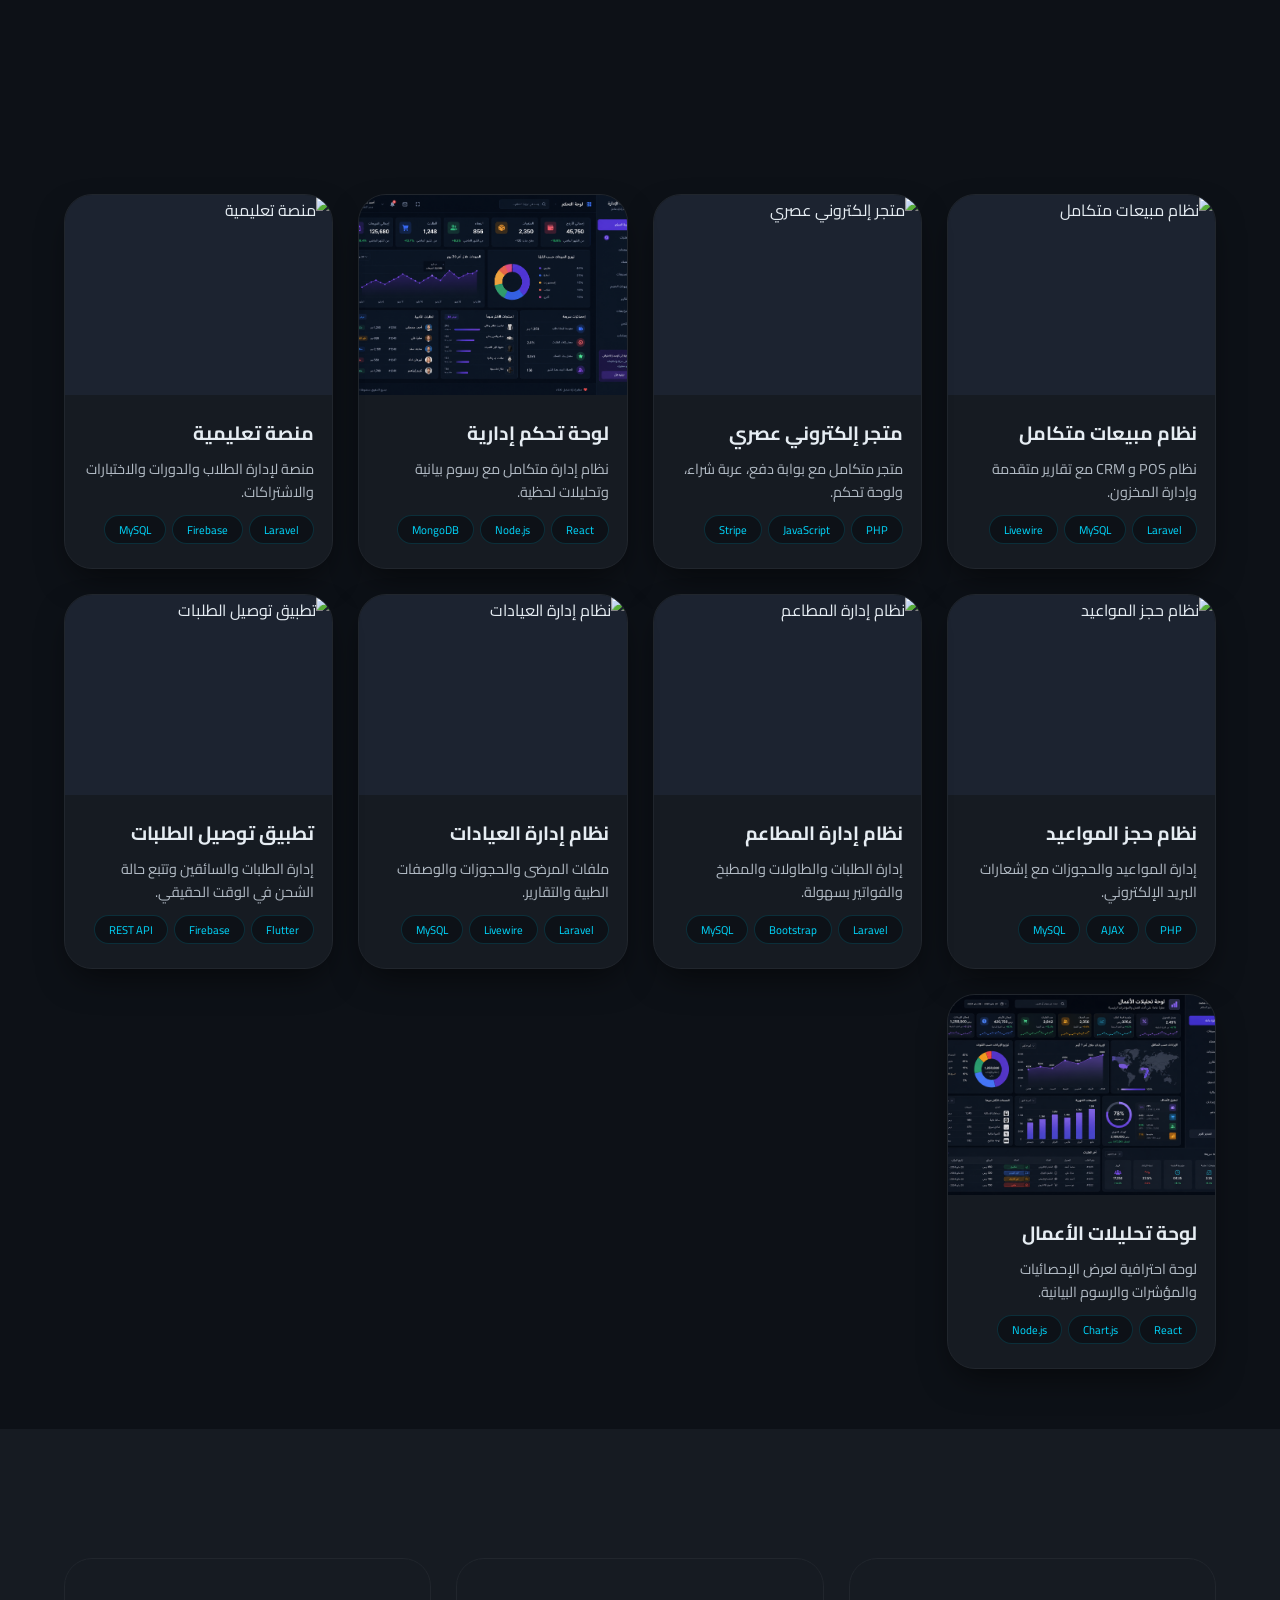
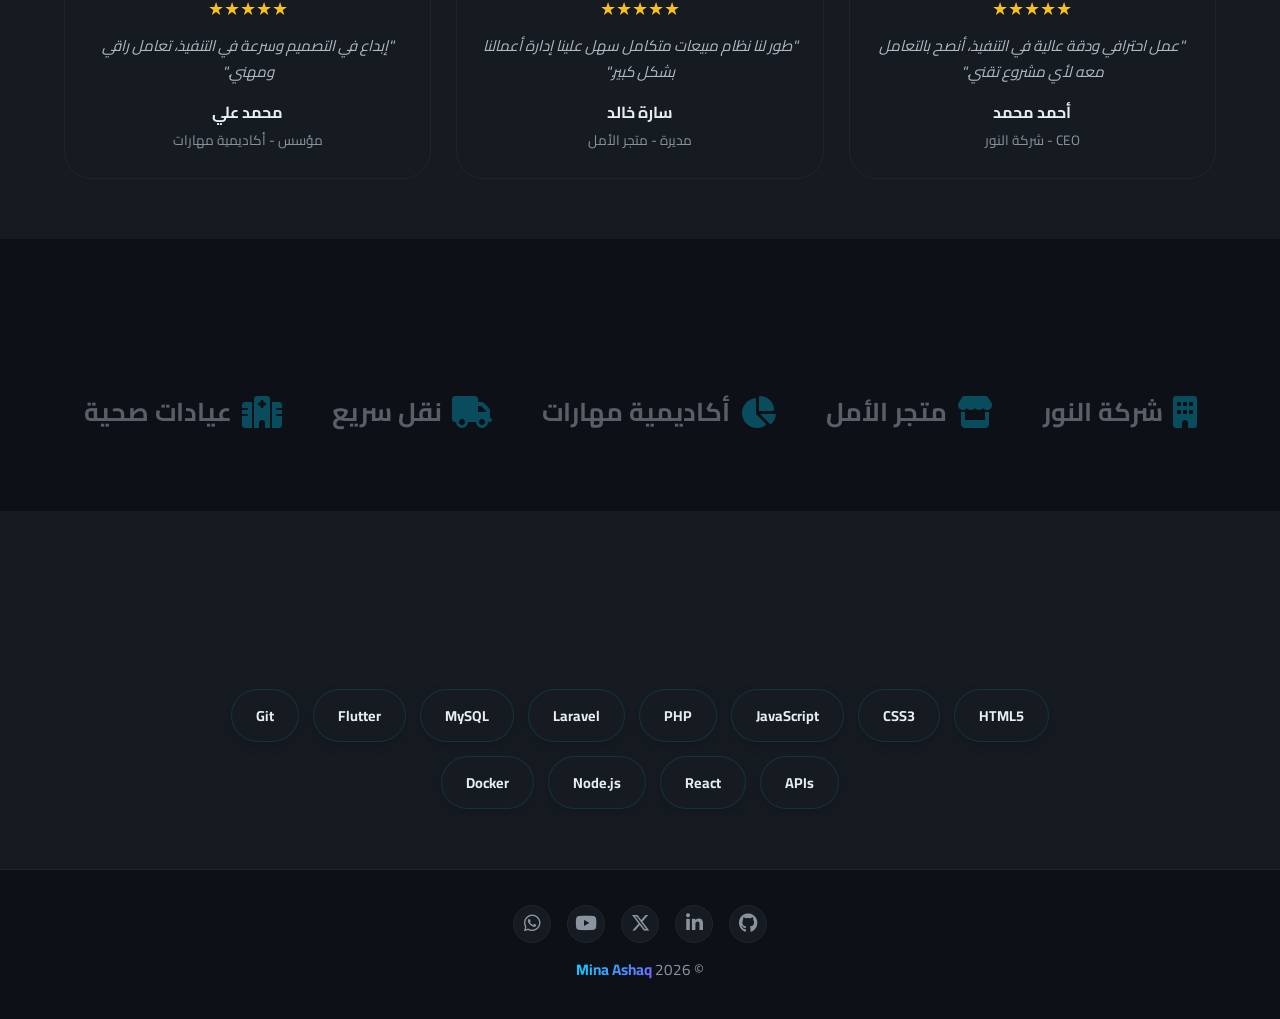
==== commit 66124c56: "Update index.html" ====
--- a/index.html
+++ b/index.html
@@ -3,42 +3,64 @@
 <head>
   <meta charset="UTF-8" />
   <meta name="viewport" content="width=device-width, initial-scale=1.0, maximum-scale=5.0" />
-<title>Mina Ashaq | Full Stack Web Developer | Laravel & React Developer</title>
+  <title>مينا إسحاق | Mina Ashaq | Full Stack Web Developer | Laravel & React</title>
   
-  <!-- ===== SEO META TAGS ===== -->
-  <meta name="description" content="Mina Ashaq - Full Stack Web Developer, متخصص في تطوير المواقع والأنظمة الإدارية الاحترافية" />
-  <meta name="keywords" content="Full Stack, Web Developer, Laravel, Flutter, React, PHP, مواقع ويب" />
-  <meta property="og:title" content="Mina Ashaq | Full Stack Developer" />
-  <meta property="og:description" content="تطوير مواقع ويب وأنظمة مبيعات احترافية بأحدث التقنيات" />
-  <meta property="og:image" content="https://pay-gilt-five.vercel.app/images/profile.jpg" />
-  <meta property="og:url" content="https://pay-gilt-five.vercel.app" />
-  <meta property="og:site_name" content="Mina Ashaq Portfolio" />
-  <meta property="og:locale" content="ar_EG" />
-  <meta name="author" content="Mina Ashaq">
-  <meta name="twitter:card" content="summary_large_image">
-  <meta name="twitter:title" content="Mina Ashaq | Full Stack Developer">
-  <meta name="twitter:description" content="تطوير مواقع ويب وأنظمة احترافية باستخدام Laravel و React و Flutter">
-  <meta name="twitter:image" content="https://pay-gilt-five.vercel.app/images/profile.jpg">
-  <meta http-equiv="content-language" content="ar">
-  <meta property="og:type" content="website" />
-  <meta name="robots" content="index, follow" />
-  <meta name="theme-color" content="#0d1117" />
-  <meta name="language" content="Arabic">
-  <meta property="og:locale:alternate" content="en_US">
-  <meta name="application-name" content="Mina Ashaq Portfolio">
-  <meta name="apple-mobile-web-app-title" content="Mina Ashaq">
-  <meta name="apple-mobile-web-app-capable" content="yes">
-  <meta name="format-detection" content="telephone=no">
+<!-- ===== SEO META TAGS ===== -->
+
+<meta name="description" content="مينا إسحاق (Mina Ashaq) مطور ويب Full Stack متخصص في Laravel و React و Flutter و PHP. أقوم بتطوير المواقع الإلكترونية والمتاجر الإلكترونية والأنظمة الإدارية وأنظمة المبيعات الاحترافية.">
+
+<meta name="keywords" content="مينا إسحاق, Mina Ashaq, Full Stack Developer, Web Developer, Laravel, React, Flutter, PHP, JavaScript, Node.js, MySQL, مطور ويب, مبرمج, تصميم مواقع, تطوير مواقع, برمجة مواقع, أنظمة مبيعات, POS, CRM, ERP, متجر إلكتروني">
+
+<meta name="author" content="مينا إسحاق (Mina Ashaq)">
+<meta name="robots" content="index, follow, max-image-preview:large">
+<meta name="googlebot" content="index,follow">
+<meta name="theme-color" content="#0d1117">
+<meta name="language" content="Arabic">
+<meta http-equiv="content-language" content="ar">
+<meta name="application-name" content="Mina Ashaq Portfolio">
+<meta name="apple-mobile-web-app-title" content="Mina Ashaq">
+<meta name="apple-mobile-web-app-capable" content="yes">
+<meta name="format-detection" content="telephone=no">
+
+<!-- Canonical -->
+<link rel="canonical" href="https://pay-gilt-five.vercel.app/">
+
+<!-- Open Graph -->
+<meta property="og:type" content="website">
+<meta property="og:title" content="مينا إسحاق | Mina Ashaq | Full Stack Web Developer">
+<meta property="og:description" content="مطور ويب Full Stack متخصص في Laravel و React و Flutter و PHP وتطوير المواقع والأنظمة الاحترافية.">
+<meta property="og:url" content="https://pay-gilt-five.vercel.app/">
+<meta property="og:site_name" content="Mina Ashaq Portfolio">
+<meta property="og:image" content="https://pay-gilt-five.vercel.app/images/profile.jpg">
+<meta property="og:image:alt" content="مينا إسحاق - Mina Ashaq">
+<meta property="og:locale" content="ar_EG">
+<meta property="og:locale:alternate" content="en_US">
+
+<!-- Twitter -->
+<meta name="twitter:card" content="summary_large_image">
+<meta name="twitter:title" content="مينا إسحاق | Mina Ashaq | Full Stack Web Developer">
+<meta name="twitter:description" content="Laravel • React • Flutter • PHP • تطوير مواقع ويب وأنظمة احترافية.">
+<meta name="twitter:image" content="https://pay-gilt-five.vercel.app/images/profile.jpg">
+<meta name="twitter:image:alt" content="Mina Ashaq">
+
+<!-- Favicon -->
+<link rel="icon" type="image/png" sizes="32x32" href="/images/profile.png">
+<link rel="apple-touch-icon" href="/images/profile.png">
+
+<!-- Manifest -->
+<link rel="manifest" href="/manifest.json">
 
 <script type="application/ld+json">
 {
   "@context":"https://schema.org",
   "@type":"Person",
-  "name":"Mina Ashaq",
+  "name":"مينا إسحاق (Mina Ashaq)",
+  "alternateName":"Mina Ashaq",
   "url":"https://pay-gilt-five.vercel.app/",
   "image":"https://pay-gilt-five.vercel.app/images/profile.jpg",
   "jobTitle":"Full Stack Web Developer",
   "description":"Full Stack Web Developer متخصص في Laravel و React و Flutter و PHP.",
+  "nationality":"Egypt",
   "knowsAbout":[
     "Laravel",
     "PHP",
@@ -46,7 +68,11 @@
     "Flutter",
     "JavaScript",
     "Node.js",
-    "MySQL"
+    "MySQL",
+    "HTML5",
+    "CSS3",
+    "Firebase",
+    "REST API"
   ]
 }
 </script>
